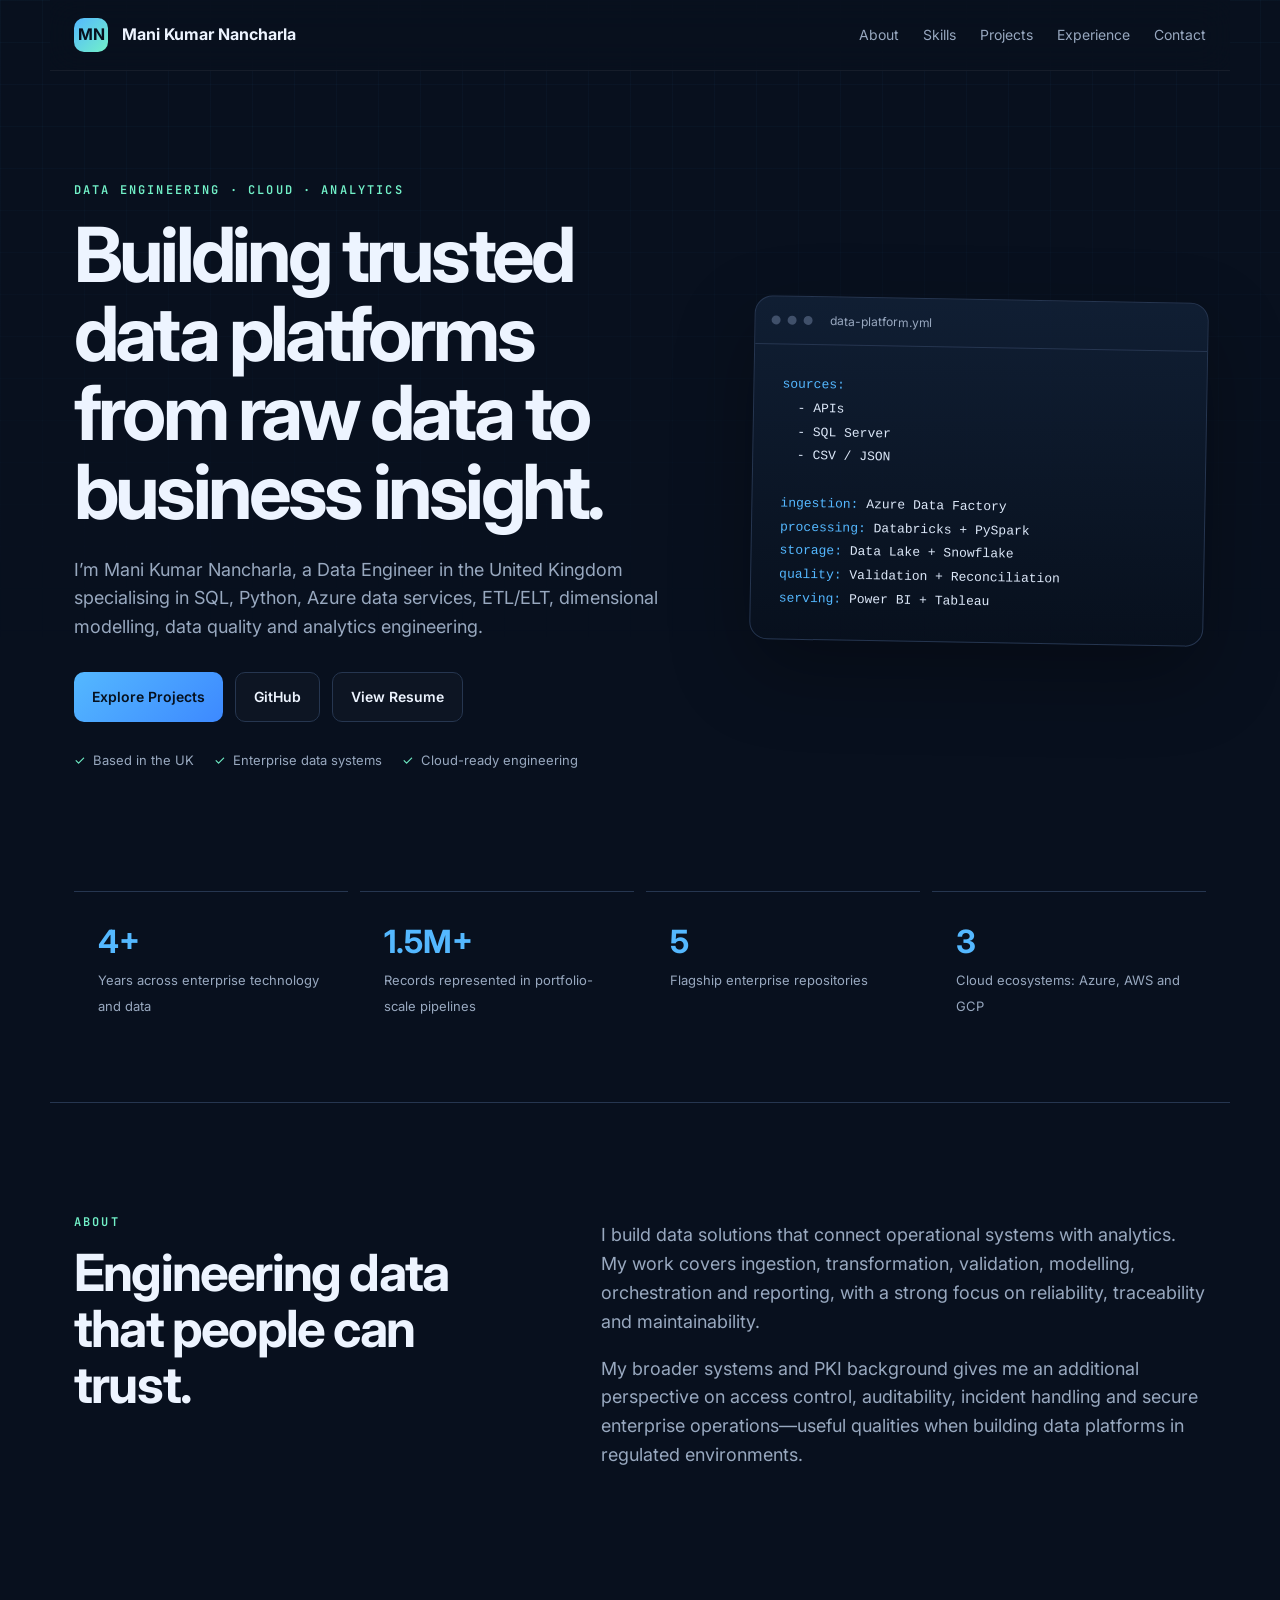
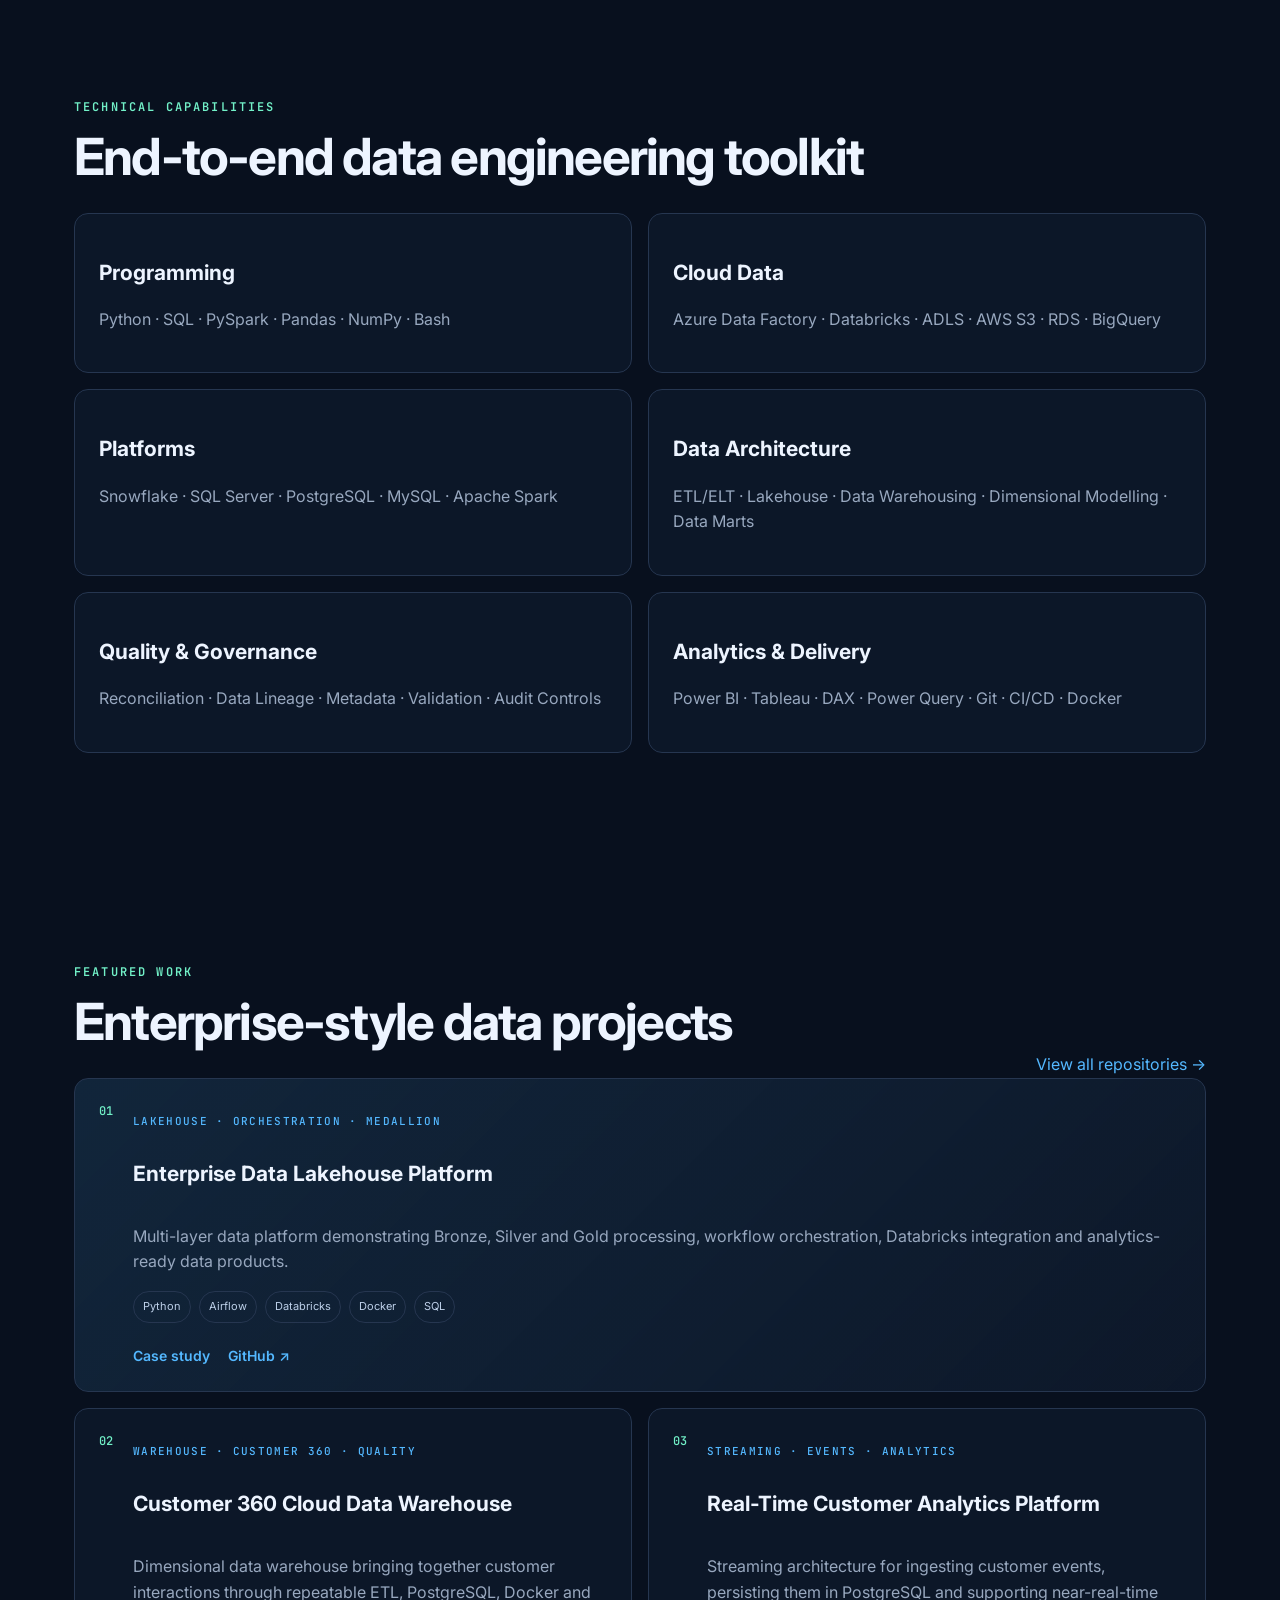
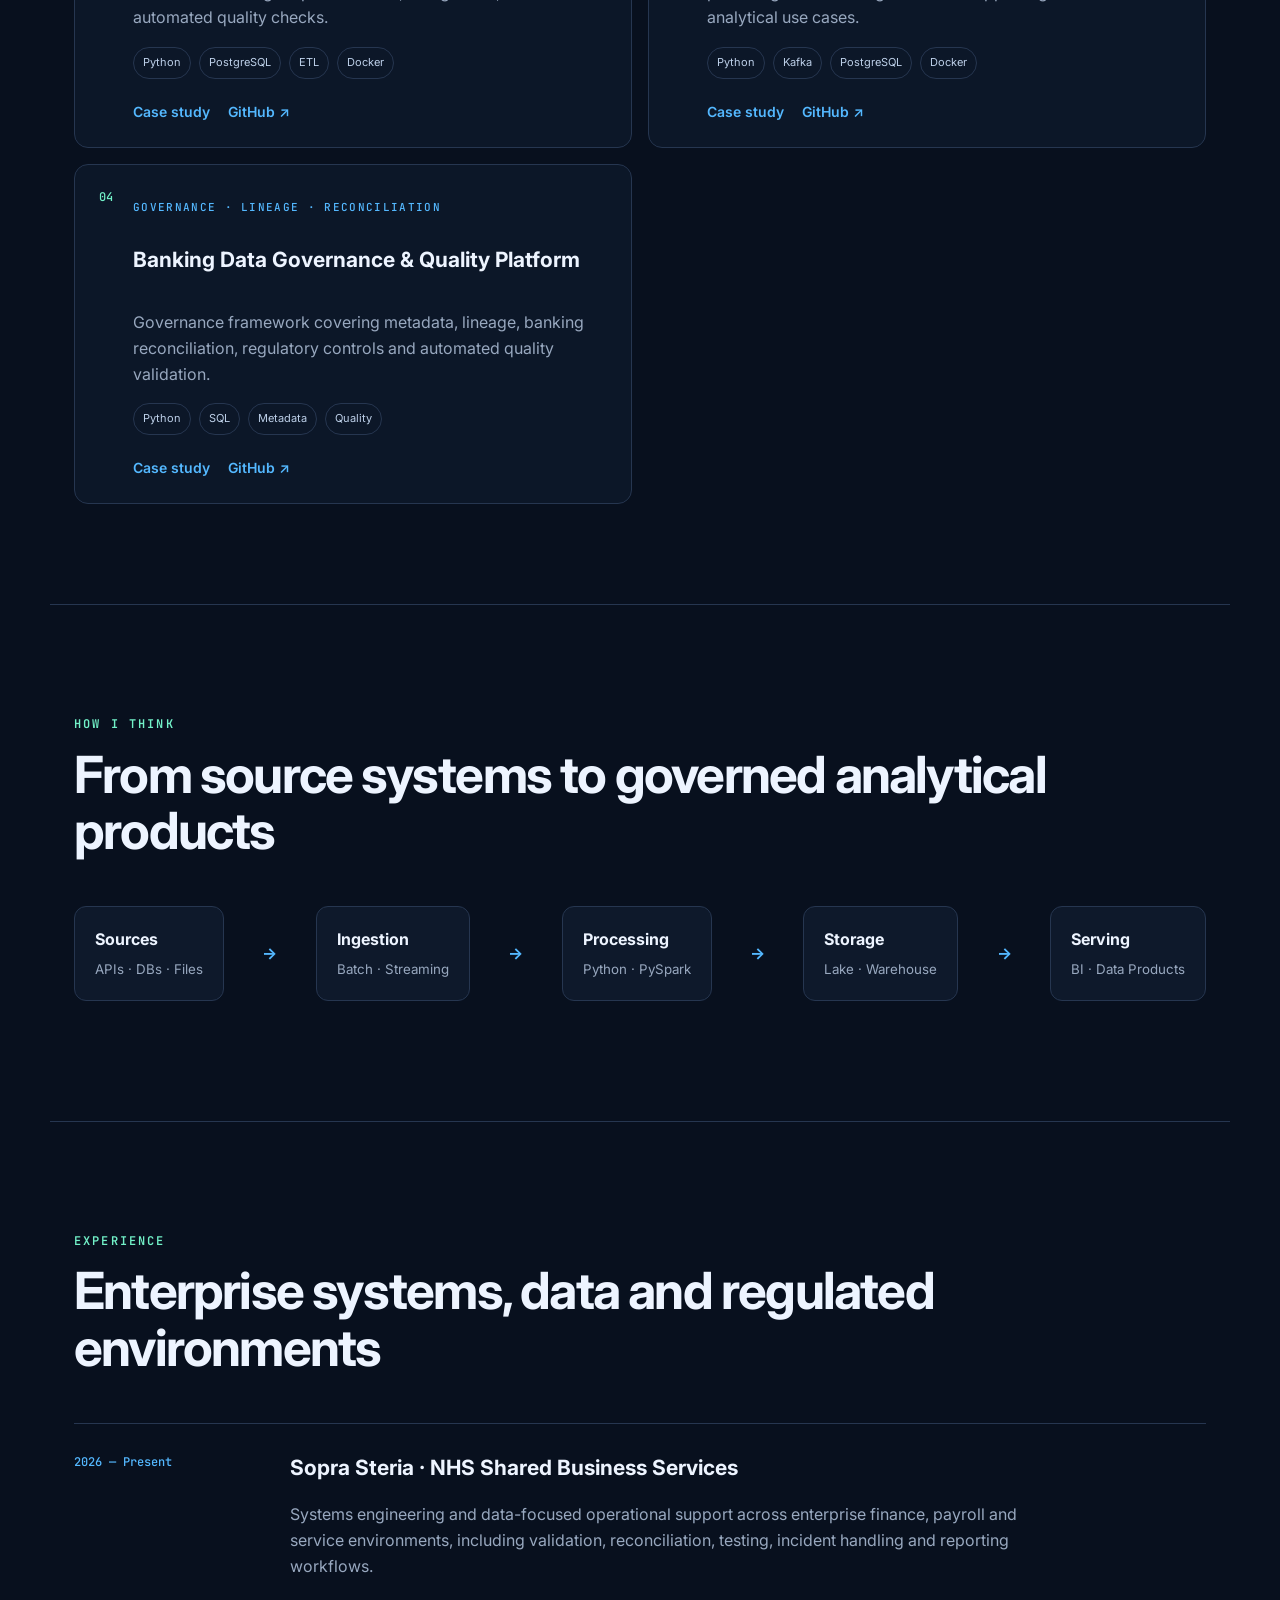
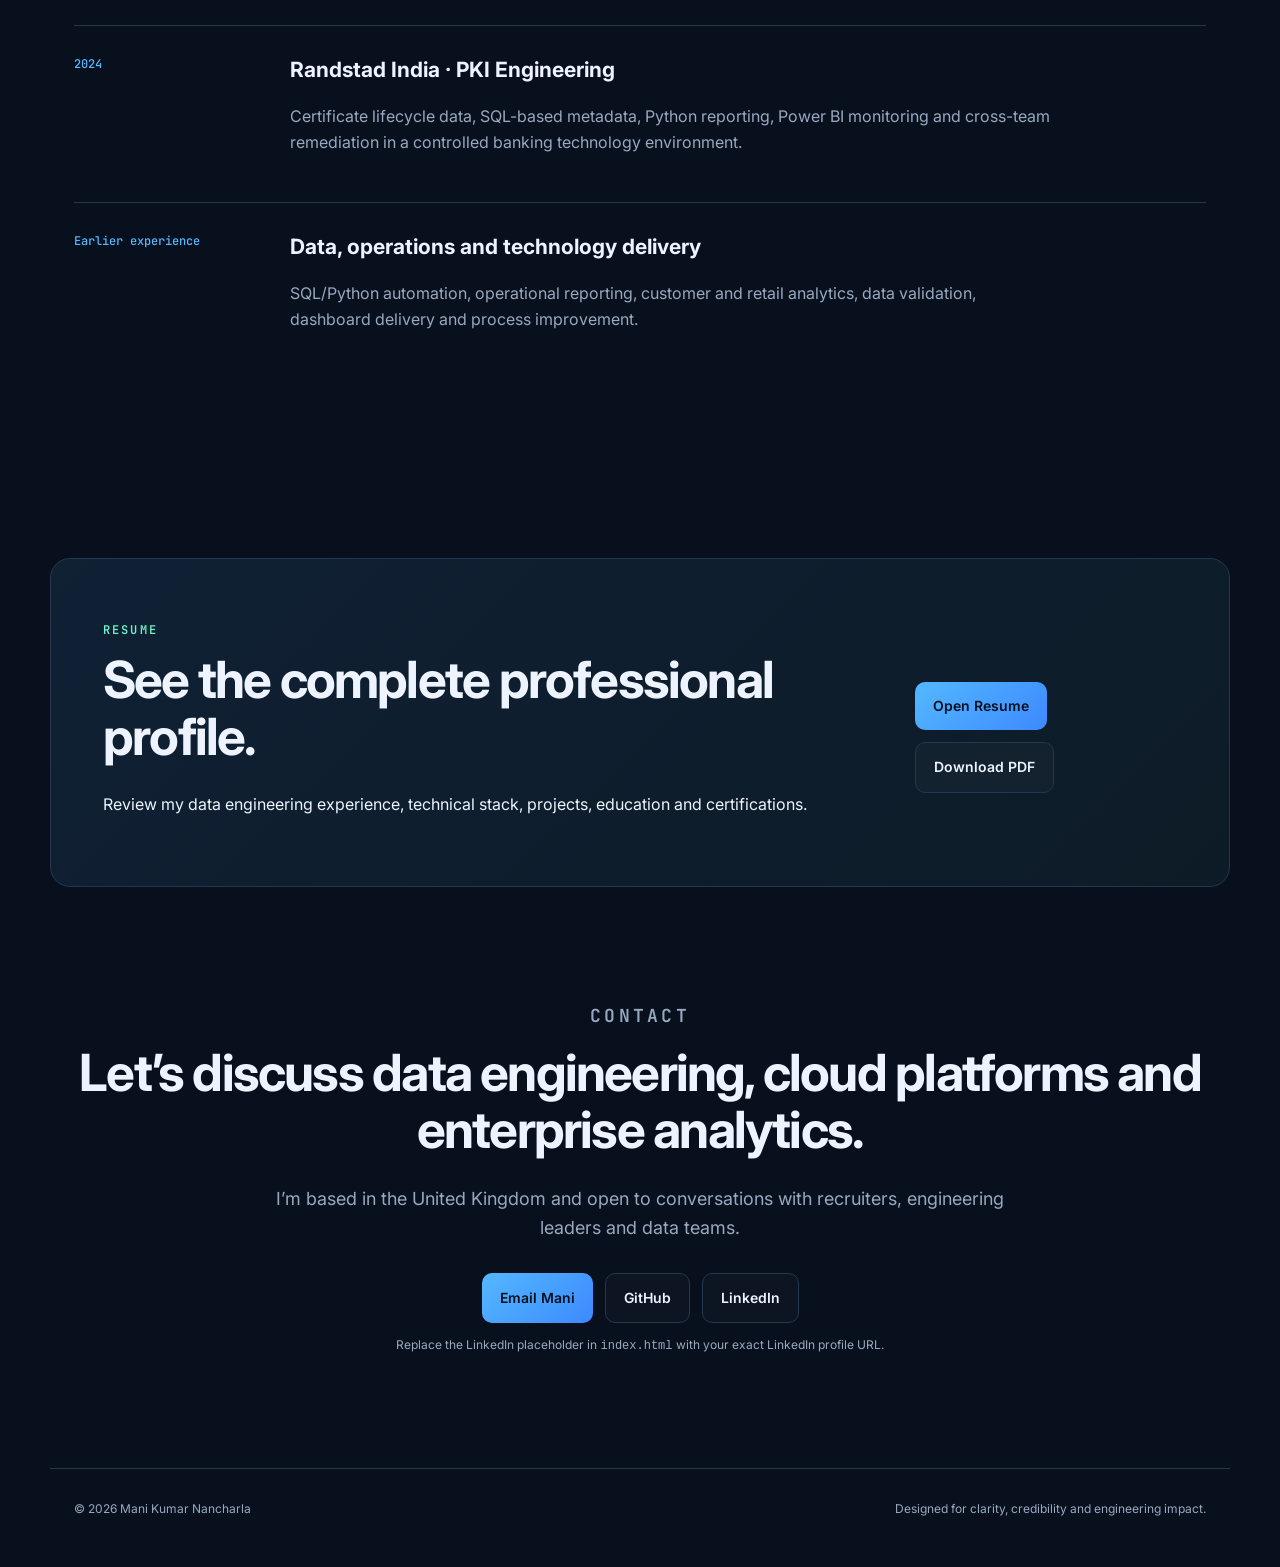
==== index.html @ c39ee2f1 "Launch data engineering portfolio" ====
<!DOCTYPE html>
<html lang="en">
<head>
  <meta charset="UTF-8" />
  <meta name="viewport" content="width=device-width, initial-scale=1.0" />
  <meta name="description" content="Mani Kumar Nancharla — Data Engineer building cloud data platforms, ETL pipelines, data warehouses and real-time analytics solutions." />
  <meta name="keywords" content="Data Engineer, SQL Developer, ETL Developer, Azure Data Engineer, PySpark, Databricks, Snowflake, Power BI" />
  <meta name="author" content="Mani Kumar Nancharla" />
  <meta property="og:title" content="Mani Kumar Nancharla | Data Engineering Portfolio" />
  <meta property="og:description" content="Enterprise data platforms, ETL pipelines, data warehousing, governance and real-time analytics." />
  <meta property="og:type" content="website" />
  <title>Mani Kumar Nancharla | Data Engineer</title>
  <link rel="preconnect" href="https://fonts.googleapis.com">
  <link rel="preconnect" href="https://fonts.gstatic.com" crossorigin>
  <link href="https://fonts.googleapis.com/css2?family=Inter:wght@400;500;600;700;800&family=JetBrains+Mono:wght@500&display=swap" rel="stylesheet">
  <link rel="stylesheet" href="assets/styles.css" />
</head>
<body>
  <div class="grid-bg"></div>
  <header class="site-header">
    <a class="brand" href="#top"><span>MN</span> Mani Kumar Nancharla</a>
    <button class="menu-button" aria-label="Open menu">☰</button>
    <nav>
      <a href="#about">About</a><a href="#skills">Skills</a><a href="#projects">Projects</a><a href="#experience">Experience</a><a href="#contact">Contact</a>
    </nav>
  </header>

  <main id="top">
    <section class="hero section">
      <div class="hero-copy">
        <p class="eyebrow">DATA ENGINEERING · CLOUD · ANALYTICS</p>
        <h1>Building trusted data platforms from raw data to business insight.</h1>
        <p class="hero-text">I’m Mani Kumar Nancharla, a Data Engineer in the United Kingdom specialising in SQL, Python, Azure data services, ETL/ELT, dimensional modelling, data quality and analytics engineering.</p>
        <div class="cta-row">
          <a class="button primary" href="#projects">Explore Projects</a>
          <a class="button" href="https://github.com/Mani5920" target="_blank" rel="noreferrer">GitHub</a>
          <a class="button" href="resume/Mani_Kumar_Nancharla_Data_Engineer_Resume.pdf" target="_blank">View Resume</a>
        </div>
        <div class="trust-row">
          <span>Based in the UK</span><span>Enterprise data systems</span><span>Cloud-ready engineering</span>
        </div>
      </div>
      <div class="pipeline-card" aria-label="Data pipeline diagram">
        <div class="terminal-head"><i></i><i></i><i></i><span>data-platform.yml</span></div>
        <pre><code><span class="muted">sources:</span>
  - APIs
  - SQL Server
  - CSV / JSON

<span class="muted">ingestion:</span> Azure Data Factory
<span class="muted">processing:</span> Databricks + PySpark
<span class="muted">storage:</span> Data Lake + Snowflake
<span class="muted">quality:</span> Validation + Reconciliation
<span class="muted">serving:</span> Power BI + Tableau</code></pre>
      </div>
    </section>

    <section class="metrics section compact">
      <article><strong>4+</strong><span>Years across enterprise technology and data</span></article>
      <article><strong>1.5M+</strong><span>Records represented in portfolio-scale pipelines</span></article>
      <article><strong>5</strong><span>Flagship enterprise repositories</span></article>
      <article><strong>3</strong><span>Cloud ecosystems: Azure, AWS and GCP</span></article>
    </section>

    <section id="about" class="section split-section">
      <div><p class="eyebrow">ABOUT</p><h2>Engineering data that people can trust.</h2></div>
      <div class="body-copy"><p>I build data solutions that connect operational systems with analytics. My work covers ingestion, transformation, validation, modelling, orchestration and reporting, with a strong focus on reliability, traceability and maintainability.</p><p>My broader systems and PKI background gives me an additional perspective on access control, auditability, incident handling and secure enterprise operations—useful qualities when building data platforms in regulated environments.</p></div>
    </section>

    <section id="skills" class="section">
      <p class="eyebrow">TECHNICAL CAPABILITIES</p><h2>End-to-end data engineering toolkit</h2>
      <div class="skill-grid">
        <article><h3>Programming</h3><p>Python · SQL · PySpark · Pandas · NumPy · Bash</p></article>
        <article><h3>Cloud Data</h3><p>Azure Data Factory · Databricks · ADLS · AWS S3 · RDS · BigQuery</p></article>
        <article><h3>Platforms</h3><p>Snowflake · SQL Server · PostgreSQL · MySQL · Apache Spark</p></article>
        <article><h3>Data Architecture</h3><p>ETL/ELT · Lakehouse · Data Warehousing · Dimensional Modelling · Data Marts</p></article>
        <article><h3>Quality & Governance</h3><p>Reconciliation · Data Lineage · Metadata · Validation · Audit Controls</p></article>
        <article><h3>Analytics & Delivery</h3><p>Power BI · Tableau · DAX · Power Query · Git · CI/CD · Docker</p></article>
      </div>
    </section>

    <section id="projects" class="section">
      <div class="section-heading"><div><p class="eyebrow">FEATURED WORK</p><h2>Enterprise-style data projects</h2></div><a href="https://github.com/Mani5920?tab=repositories" target="_blank" rel="noreferrer">View all repositories →</a></div>
      <div class="project-grid">
        <article class="project-card featured">
          <span class="project-number">01</span><div class="project-content"><p class="tagline">LAKEHOUSE · ORCHESTRATION · MEDALLION</p><h3>Enterprise Data Lakehouse Platform</h3><p>Multi-layer data platform demonstrating Bronze, Silver and Gold processing, workflow orchestration, Databricks integration and analytics-ready data products.</p><div class="tags"><span>Python</span><span>Airflow</span><span>Databricks</span><span>Docker</span><span>SQL</span></div><div class="links"><a href="projects/lakehouse.html">Case study</a><a href="https://github.com/Mani5920/Enterprise-Data-Lakehouse-Platform" target="_blank" rel="noreferrer">GitHub ↗</a></div></div>
        </article>
        <article class="project-card"><span class="project-number">02</span><div class="project-content"><p class="tagline">WAREHOUSE · CUSTOMER 360 · QUALITY</p><h3>Customer 360 Cloud Data Warehouse</h3><p>Dimensional data warehouse bringing together customer interactions through repeatable ETL, PostgreSQL, Docker and automated quality checks.</p><div class="tags"><span>Python</span><span>PostgreSQL</span><span>ETL</span><span>Docker</span></div><div class="links"><a href="projects/customer360.html">Case study</a><a href="https://github.com/Mani5920/Customer-360-cloud-data-warehouse" target="_blank" rel="noreferrer">GitHub ↗</a></div></div></article>
        <article class="project-card"><span class="project-number">03</span><div class="project-content"><p class="tagline">STREAMING · EVENTS · ANALYTICS</p><h3>Real-Time Customer Analytics Platform</h3><p>Streaming architecture for ingesting customer events, persisting them in PostgreSQL and supporting near-real-time analytical use cases.</p><div class="tags"><span>Python</span><span>Kafka</span><span>PostgreSQL</span><span>Docker</span></div><div class="links"><a href="projects/realtime.html">Case study</a><a href="https://github.com/Mani5920/Real-Time-Customer-Analytics-Platform" target="_blank" rel="noreferrer">GitHub ↗</a></div></div></article>
        <article class="project-card"><span class="project-number">04</span><div class="project-content"><p class="tagline">GOVERNANCE · LINEAGE · RECONCILIATION</p><h3>Banking Data Governance & Quality Platform</h3><p>Governance framework covering metadata, lineage, banking reconciliation, regulatory controls and automated quality validation.</p><div class="tags"><span>Python</span><span>SQL</span><span>Metadata</span><span>Quality</span></div><div class="links"><a href="projects/governance.html">Case study</a><a href="https://github.com/Mani5920/Enterprise-banking-data-governance-quality-platform" target="_blank" rel="noreferrer">GitHub ↗</a></div></div></article>
      </div>
    </section>

    <section class="section architecture">
      <p class="eyebrow">HOW I THINK</p><h2>From source systems to governed analytical products</h2>
      <div class="flow"><div>Sources<small>APIs · DBs · Files</small></div><b>→</b><div>Ingestion<small>Batch · Streaming</small></div><b>→</b><div>Processing<small>Python · PySpark</small></div><b>→</b><div>Storage<small>Lake · Warehouse</small></div><b>→</b><div>Serving<small>BI · Data Products</small></div></div>
    </section>

    <section id="experience" class="section">
      <p class="eyebrow">EXPERIENCE</p><h2>Enterprise systems, data and regulated environments</h2>
      <div class="timeline">
        <article><time>2026 — Present</time><div><h3>Sopra Steria · NHS Shared Business Services</h3><p>Systems engineering and data-focused operational support across enterprise finance, payroll and service environments, including validation, reconciliation, testing, incident handling and reporting workflows.</p></div></article>
        <article><time>2024</time><div><h3>Randstad India · PKI Engineering</h3><p>Certificate lifecycle data, SQL-based metadata, Python reporting, Power BI monitoring and cross-team remediation in a controlled banking technology environment.</p></div></article>
        <article><time>Earlier experience</time><div><h3>Data, operations and technology delivery</h3><p>SQL/Python automation, operational reporting, customer and retail analytics, data validation, dashboard delivery and process improvement.</p></div></article>
      </div>
    </section>

    <section class="section resume-panel"><div><p class="eyebrow">RESUME</p><h2>See the complete professional profile.</h2><p>Review my data engineering experience, technical stack, projects, education and certifications.</p></div><div class="cta-row"><a class="button primary" href="resume/Mani_Kumar_Nancharla_Data_Engineer_Resume.pdf" target="_blank">Open Resume</a><a class="button" href="resume/Mani_Kumar_Nancharla_Data_Engineer_Resume.pdf" download>Download PDF</a></div></section>

    <section id="contact" class="section contact-section">
      <p class="eyebrow">CONTACT</p><h2>Let’s discuss data engineering, cloud platforms and enterprise analytics.</h2>
      <p>I’m based in the United Kingdom and open to conversations with recruiters, engineering leaders and data teams.</p>
      <div class="cta-row"><a class="button primary" href="mailto:nmanikumar5920@gmail.com">Email Mani</a><a class="button" href="https://github.com/Mani5920" target="_blank" rel="noreferrer">GitHub</a><a class="button" href="https://www.linkedin.com/in/" target="_blank" rel="noreferrer">LinkedIn</a></div>
      <p class="note">Replace the LinkedIn placeholder in <code>index.html</code> with your exact LinkedIn profile URL.</p>
    </section>
  </main>

  <footer><span>© 2026 Mani Kumar Nancharla</span><span>Designed for clarity, credibility and engineering impact.</span></footer>
  <script src="assets/script.js"></script>
</body>
</html>
---- assets/styles.css ----
:root{--bg:#08101e;--panel:#0e192b;--panel2:#111f35;--text:#edf4ff;--muted:#98a8bf;--line:#263650;--accent:#54b8ff;--accent2:#72f1c8;--max:1180px}*{box-sizing:border-box}html{scroll-behavior:smooth}body{margin:0;background:var(--bg);color:var(--text);font-family:Inter,system-ui,sans-serif;line-height:1.6}.grid-bg{position:fixed;inset:0;pointer-events:none;background-image:linear-gradient(rgba(84,184,255,.035) 1px,transparent 1px),linear-gradient(90deg,rgba(84,184,255,.035) 1px,transparent 1px);background-size:42px 42px;mask-image:linear-gradient(to bottom,black,transparent 75%)}a{color:inherit;text-decoration:none}.site-header{position:sticky;top:0;z-index:20;display:flex;align-items:center;justify-content:space-between;max-width:var(--max);margin:auto;padding:18px 24px;background:rgba(8,16,30,.88);backdrop-filter:blur(16px);border-bottom:1px solid rgba(255,255,255,.06)}.brand{font-weight:700}.brand span{display:inline-grid;place-items:center;width:34px;height:34px;border-radius:10px;background:linear-gradient(135deg,var(--accent),var(--accent2));color:#07111e;margin-right:10px}.site-header nav{display:flex;gap:24px;color:var(--muted);font-size:14px}.site-header nav a:hover{color:white}.menu-button{display:none;background:none;border:0;color:white;font-size:24px}.section{position:relative;max-width:var(--max);margin:auto;padding:100px 24px}.compact{padding-top:20px;padding-bottom:60px}.hero{min-height:78vh;display:grid;grid-template-columns:1.15fr .85fr;align-items:center;gap:64px}.eyebrow{font:600 12px/1.2 'JetBrains Mono',monospace;letter-spacing:.18em;color:var(--accent2)}h1{font-size:clamp(44px,6vw,76px);line-height:1.04;letter-spacing:-.05em;margin:18px 0 24px}h2{font-size:clamp(32px,4vw,52px);line-height:1.1;letter-spacing:-.035em;margin:14px 0 28px}h3{font-size:21px;line-height:1.3}.hero-text,.body-copy,.contact-section>p{font-size:18px;color:var(--muted);max-width:730px}.cta-row{display:flex;flex-wrap:wrap;gap:12px;margin-top:30px}.button{display:inline-flex;align-items:center;justify-content:center;padding:13px 18px;border:1px solid var(--line);border-radius:10px;background:rgba(255,255,255,.025);font-weight:600;font-size:14px}.button:hover{transform:translateY(-2px);border-color:var(--accent)}.primary{background:linear-gradient(135deg,var(--accent),#3d89ff);color:#06111f;border:0}.trust-row{display:flex;gap:20px;flex-wrap:wrap;margin-top:28px;color:var(--muted);font-size:13px}.trust-row span:before{content:'✓';color:var(--accent2);margin-right:7px}.pipeline-card{border:1px solid var(--line);background:linear-gradient(180deg,rgba(17,31,53,.94),rgba(8,16,30,.94));border-radius:18px;box-shadow:0 30px 80px rgba(0,0,0,.3);overflow:hidden;transform:rotate(1deg)}.terminal-head{height:48px;border-bottom:1px solid var(--line);display:flex;align-items:center;gap:7px;padding:0 16px;color:var(--muted);font-size:12px}.terminal-head i{width:9px;height:9px;border-radius:50%;background:#40506a}.terminal-head span{margin-left:10px}.pipeline-card pre{padding:28px;margin:0;overflow:auto;font:500 13px/1.75 'JetBrains Mono',monospace;color:#dce8f8}.muted{color:var(--accent)}.metrics{display:grid;grid-template-columns:repeat(4,1fr);gap:12px}.metrics article{padding:24px;border-top:1px solid var(--line)}.metrics strong{font-size:32px;display:block;color:var(--accent)}.metrics span{font-size:13px;color:var(--muted)}.split-section{display:grid;grid-template-columns:.85fr 1.15fr;gap:80px;border-top:1px solid var(--line)}.skill-grid,.project-grid{display:grid;grid-template-columns:repeat(2,1fr);gap:16px}.skill-grid article,.project-card{background:rgba(14,25,43,.8);border:1px solid var(--line);border-radius:14px;padding:24px}.skill-grid p,.project-card p{color:var(--muted)}.section-heading{display:flex;justify-content:space-between;align-items:end;gap:20px}.section-heading>a{color:var(--accent)}.project-card{display:flex;gap:20px;min-height:320px}.project-card.featured{grid-column:span 2;min-height:300px;background:linear-gradient(135deg,rgba(84,184,255,.13),rgba(14,25,43,.9))}.project-number{font:500 12px 'JetBrains Mono';color:var(--accent2)}.project-content{display:flex;flex-direction:column}.tagline{font:500 11px 'JetBrains Mono';letter-spacing:.12em;color:var(--accent)!important}.tags{display:flex;flex-wrap:wrap;gap:8px;margin-top:auto}.tags span{padding:6px 9px;border:1px solid var(--line);border-radius:999px;color:#bdd0e9;font-size:11px}.links{display:flex;gap:18px;margin-top:22px;font-weight:600;font-size:14px}.links a{color:var(--accent)}.architecture{border-top:1px solid var(--line);border-bottom:1px solid var(--line)}.flow{display:flex;align-items:center;justify-content:space-between;gap:12px;overflow:auto;padding:20px 0}.flow div{min-width:150px;padding:20px;border:1px solid var(--line);border-radius:12px;background:var(--panel);font-weight:700}.flow small{display:block;margin-top:6px;color:var(--muted);font-weight:400}.flow b{color:var(--accent)}.timeline{margin-top:48px}.timeline article{display:grid;grid-template-columns:180px 1fr;gap:36px;padding:30px 0;border-top:1px solid var(--line)}.timeline time{color:var(--accent);font:500 12px 'JetBrains Mono'}.timeline h3{margin-top:0}.timeline p{color:var(--muted);max-width:760px}.resume-panel{display:flex;align-items:center;justify-content:space-between;gap:40px;background:linear-gradient(135deg,rgba(84,184,255,.1),rgba(114,241,200,.05));border:1px solid var(--line);border-radius:20px;padding:52px;margin-top:80px}.contact-section{text-align:center}.contact-section>*{margin-left:auto;margin-right:auto}.contact-section .cta-row{justify-content:center}.note{font-size:12px!important}footer{max-width:var(--max);margin:auto;padding:30px 24px 50px;border-top:1px solid var(--line);display:flex;justify-content:space-between;color:var(--muted);font-size:12px}@media(max-width:800px){.site-header nav{display:none;position:absolute;top:70px;left:16px;right:16px;flex-direction:column;padding:20px;background:var(--panel);border:1px solid var(--line);border-radius:12px}.site-header nav.open{display:flex}.menu-button{display:block}.hero,.split-section{grid-template-columns:1fr}.hero{padding-top:70px}.metrics{grid-template-columns:repeat(2,1fr)}.skill-grid,.project-grid{grid-template-columns:1fr}.project-card.featured{grid-column:auto}.section{padding-top:72px;padding-bottom:72px}.flow{justify-content:flex-start}.timeline article{grid-template-columns:1fr;gap:4px}.resume-panel{margin:40px 16px 0;flex-direction:column;align-items:flex-start}.section-heading,footer{align-items:flex-start;flex-direction:column}.pipeline-card{transform:none}}
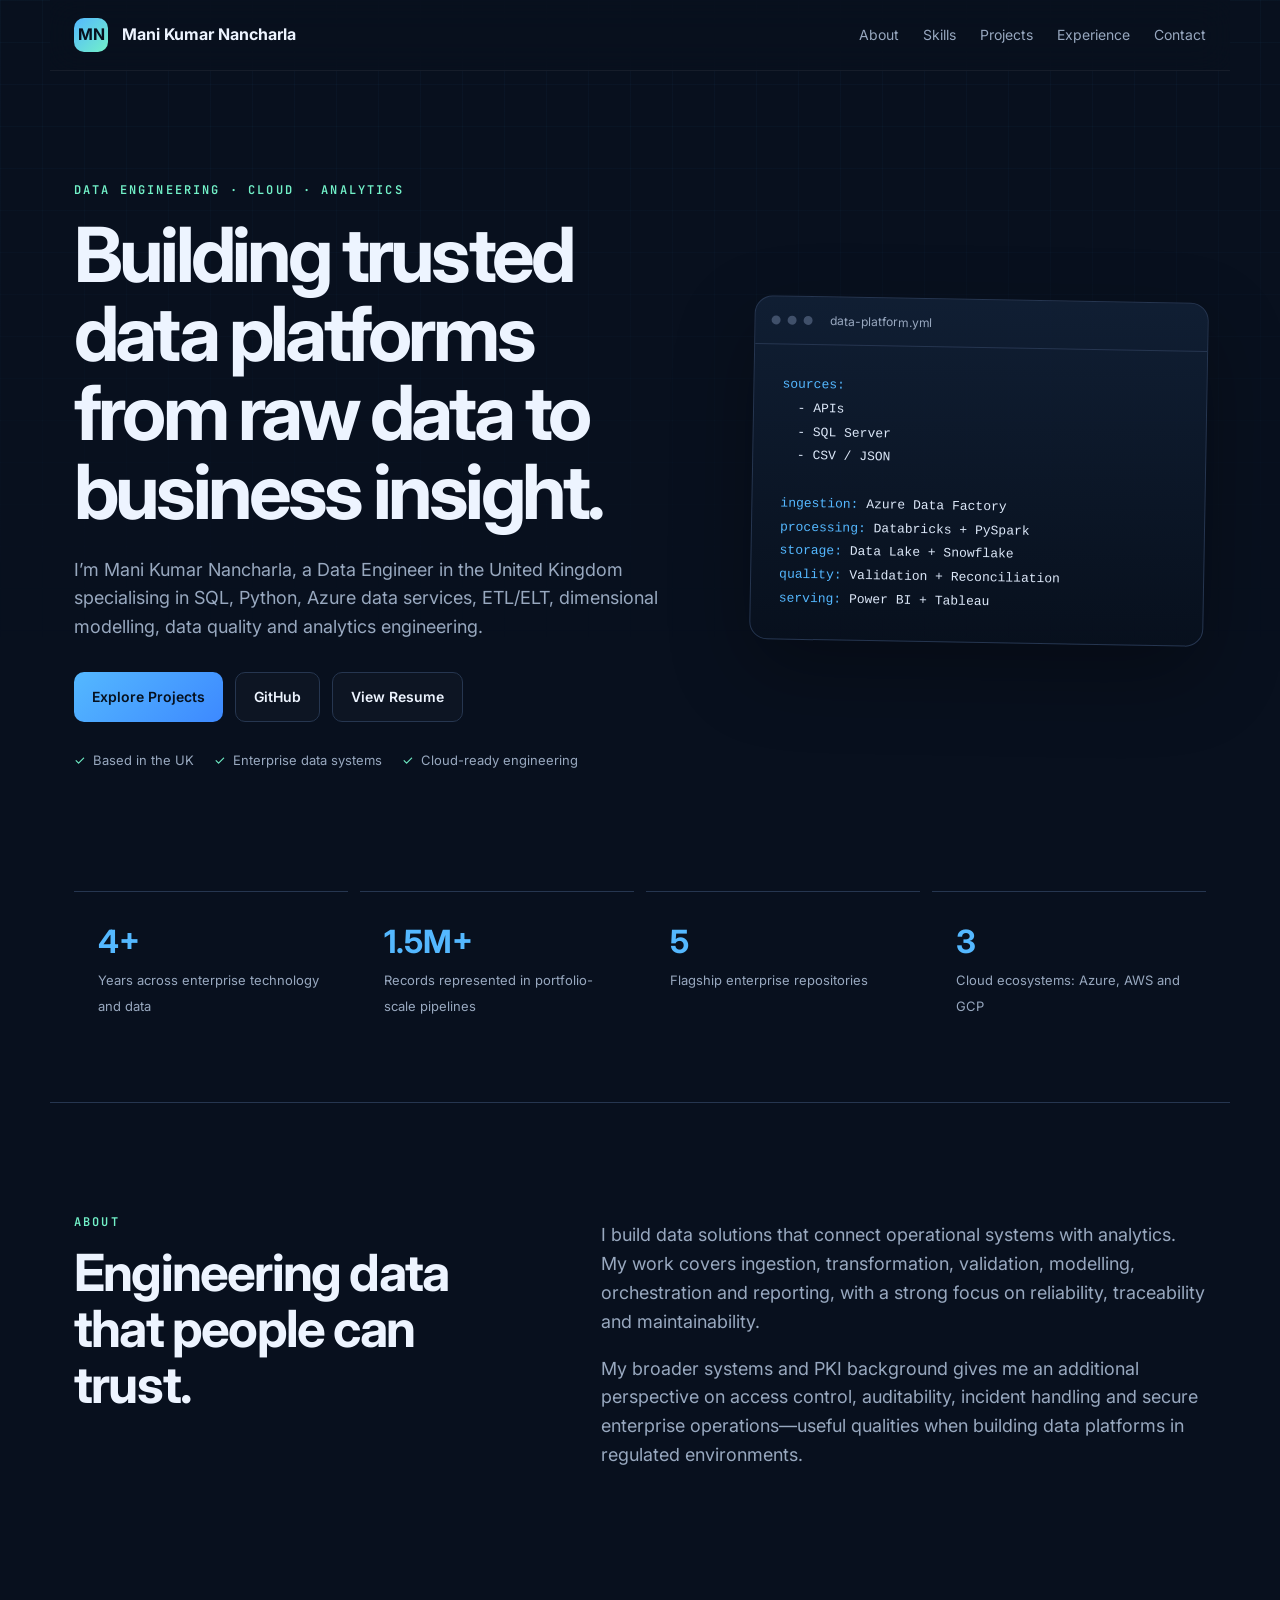
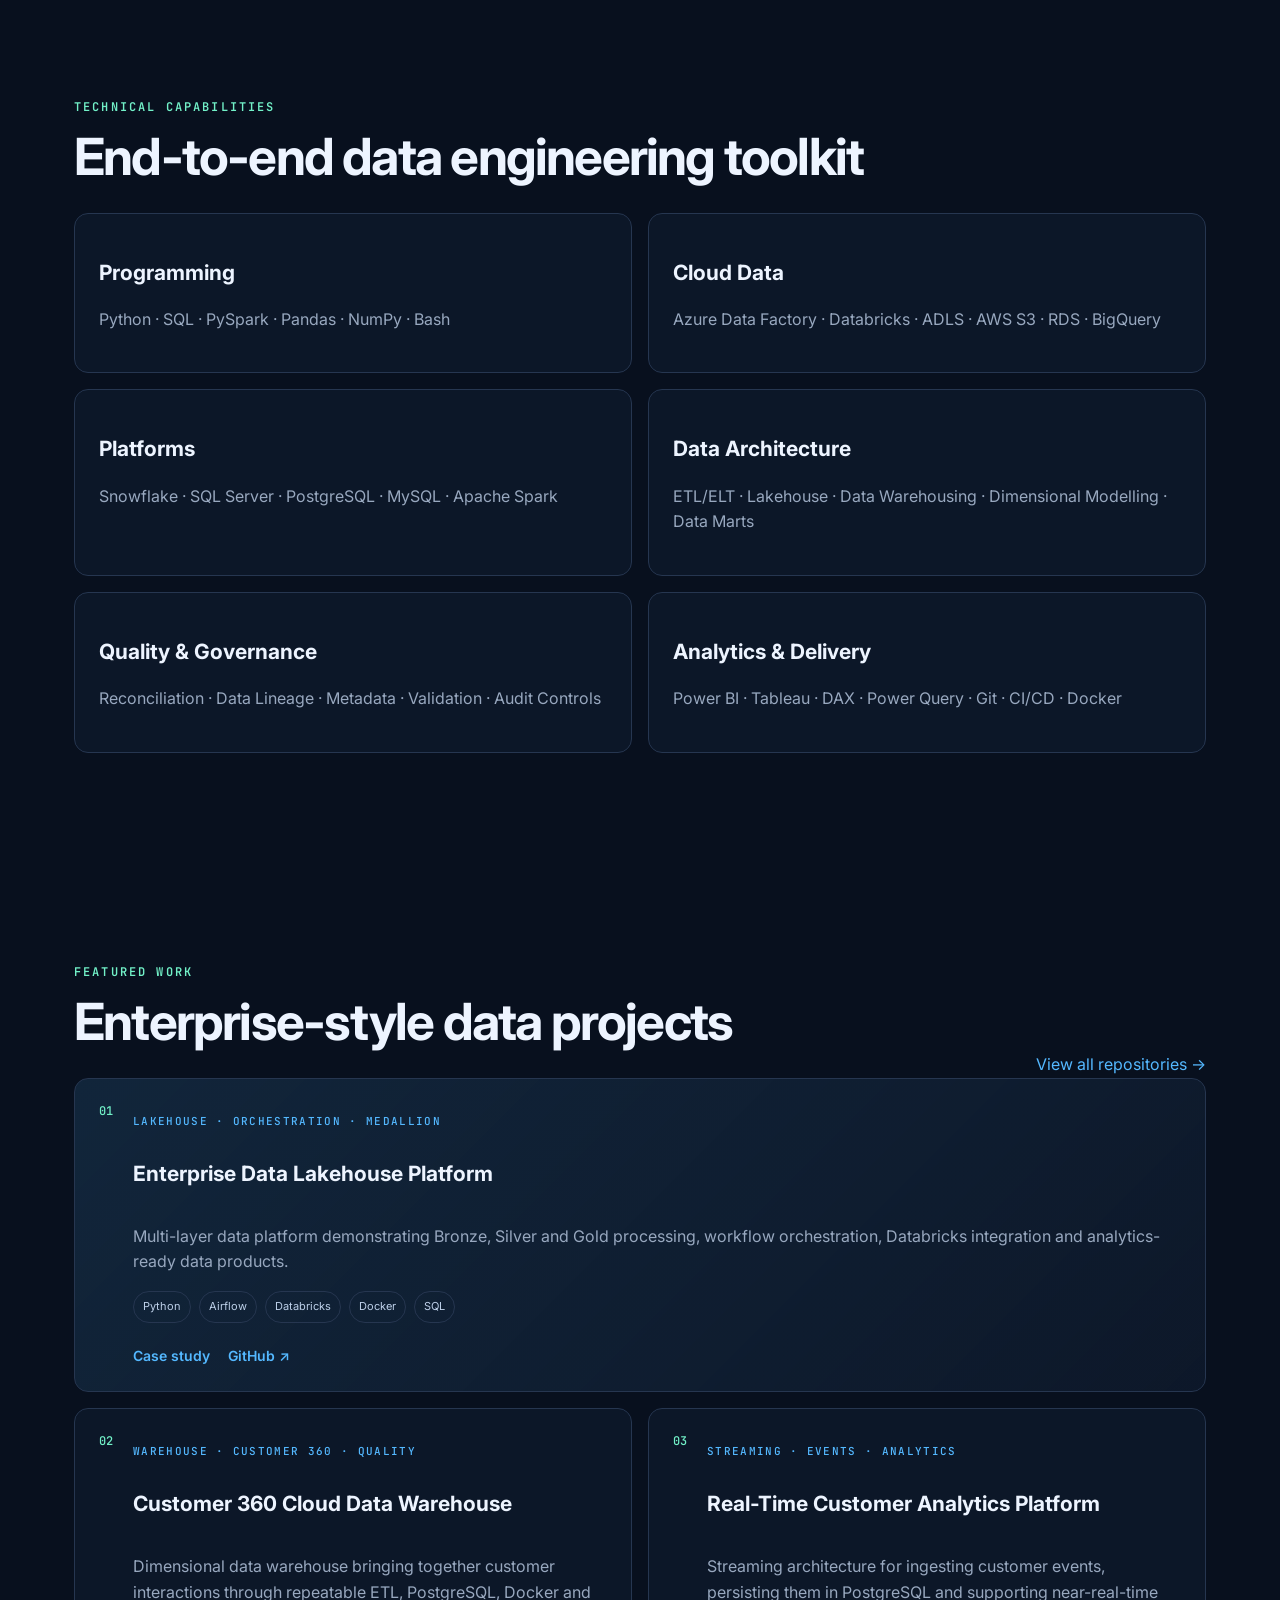
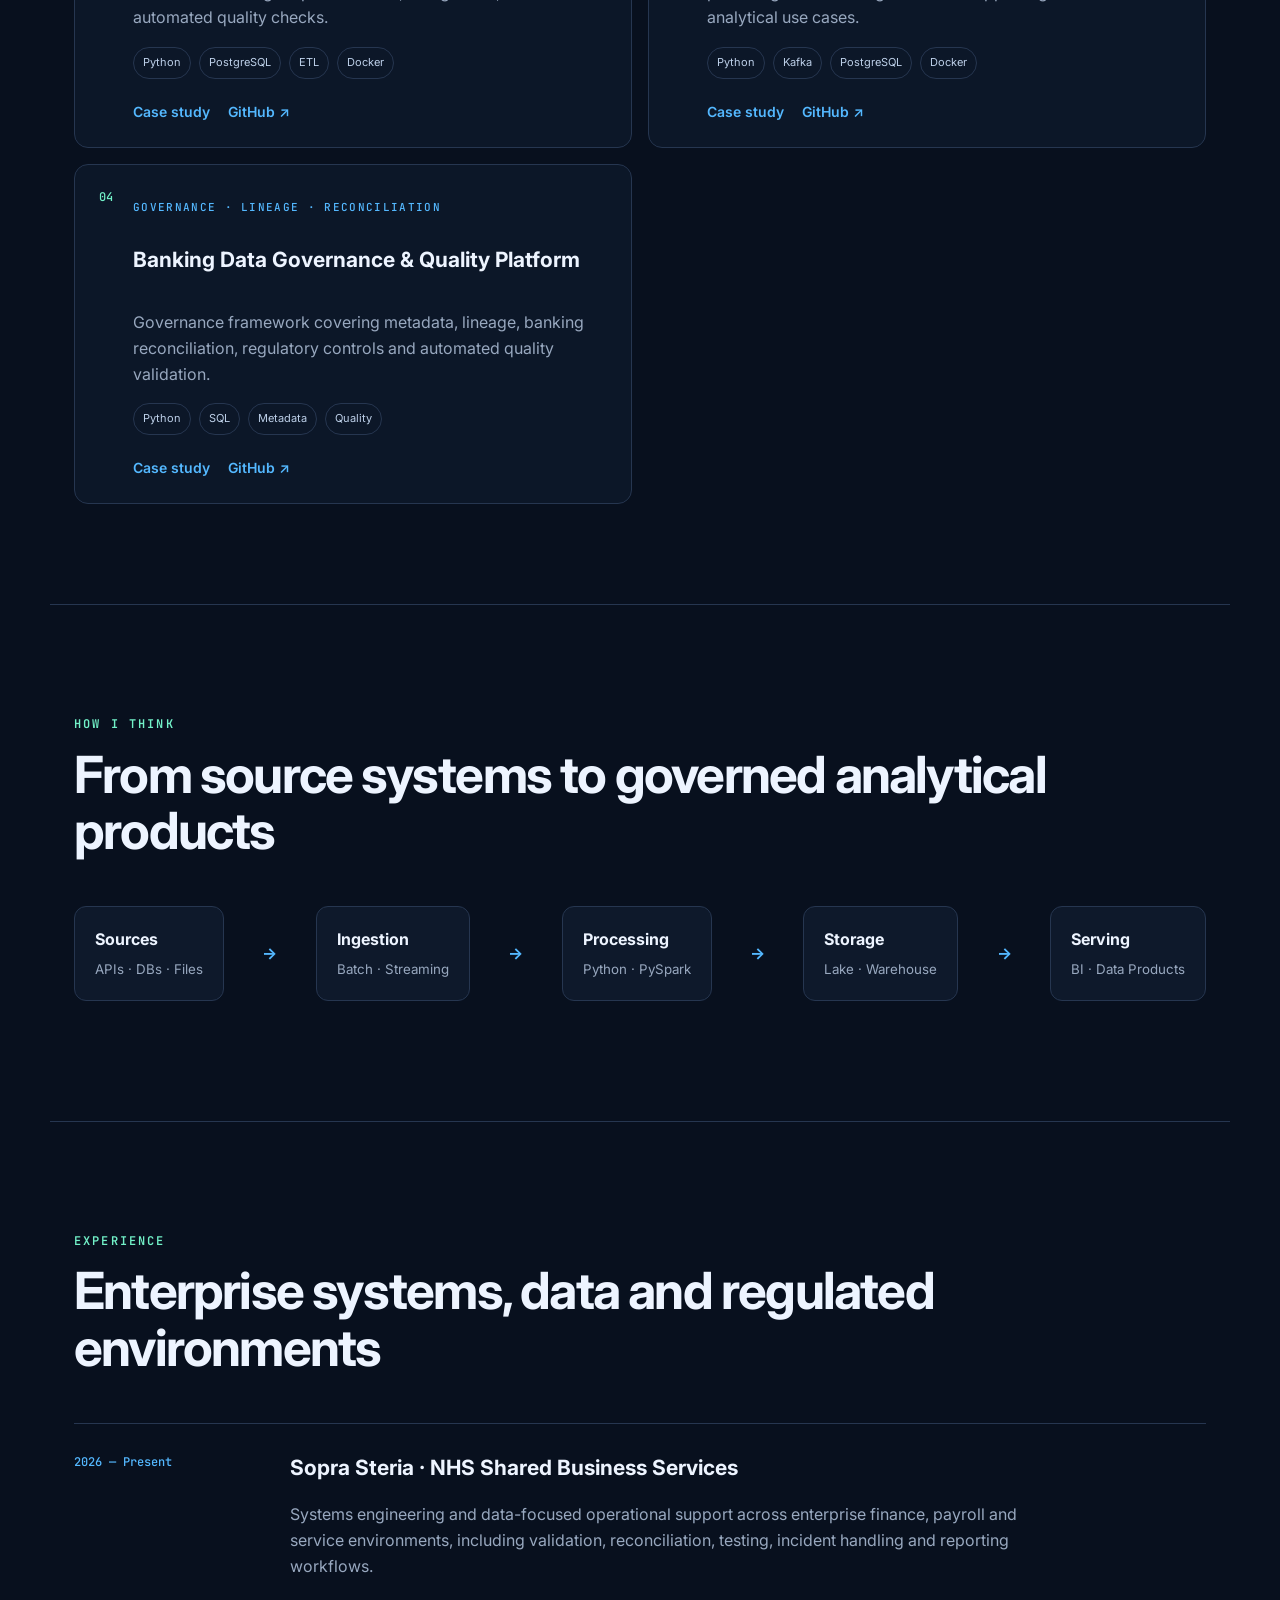
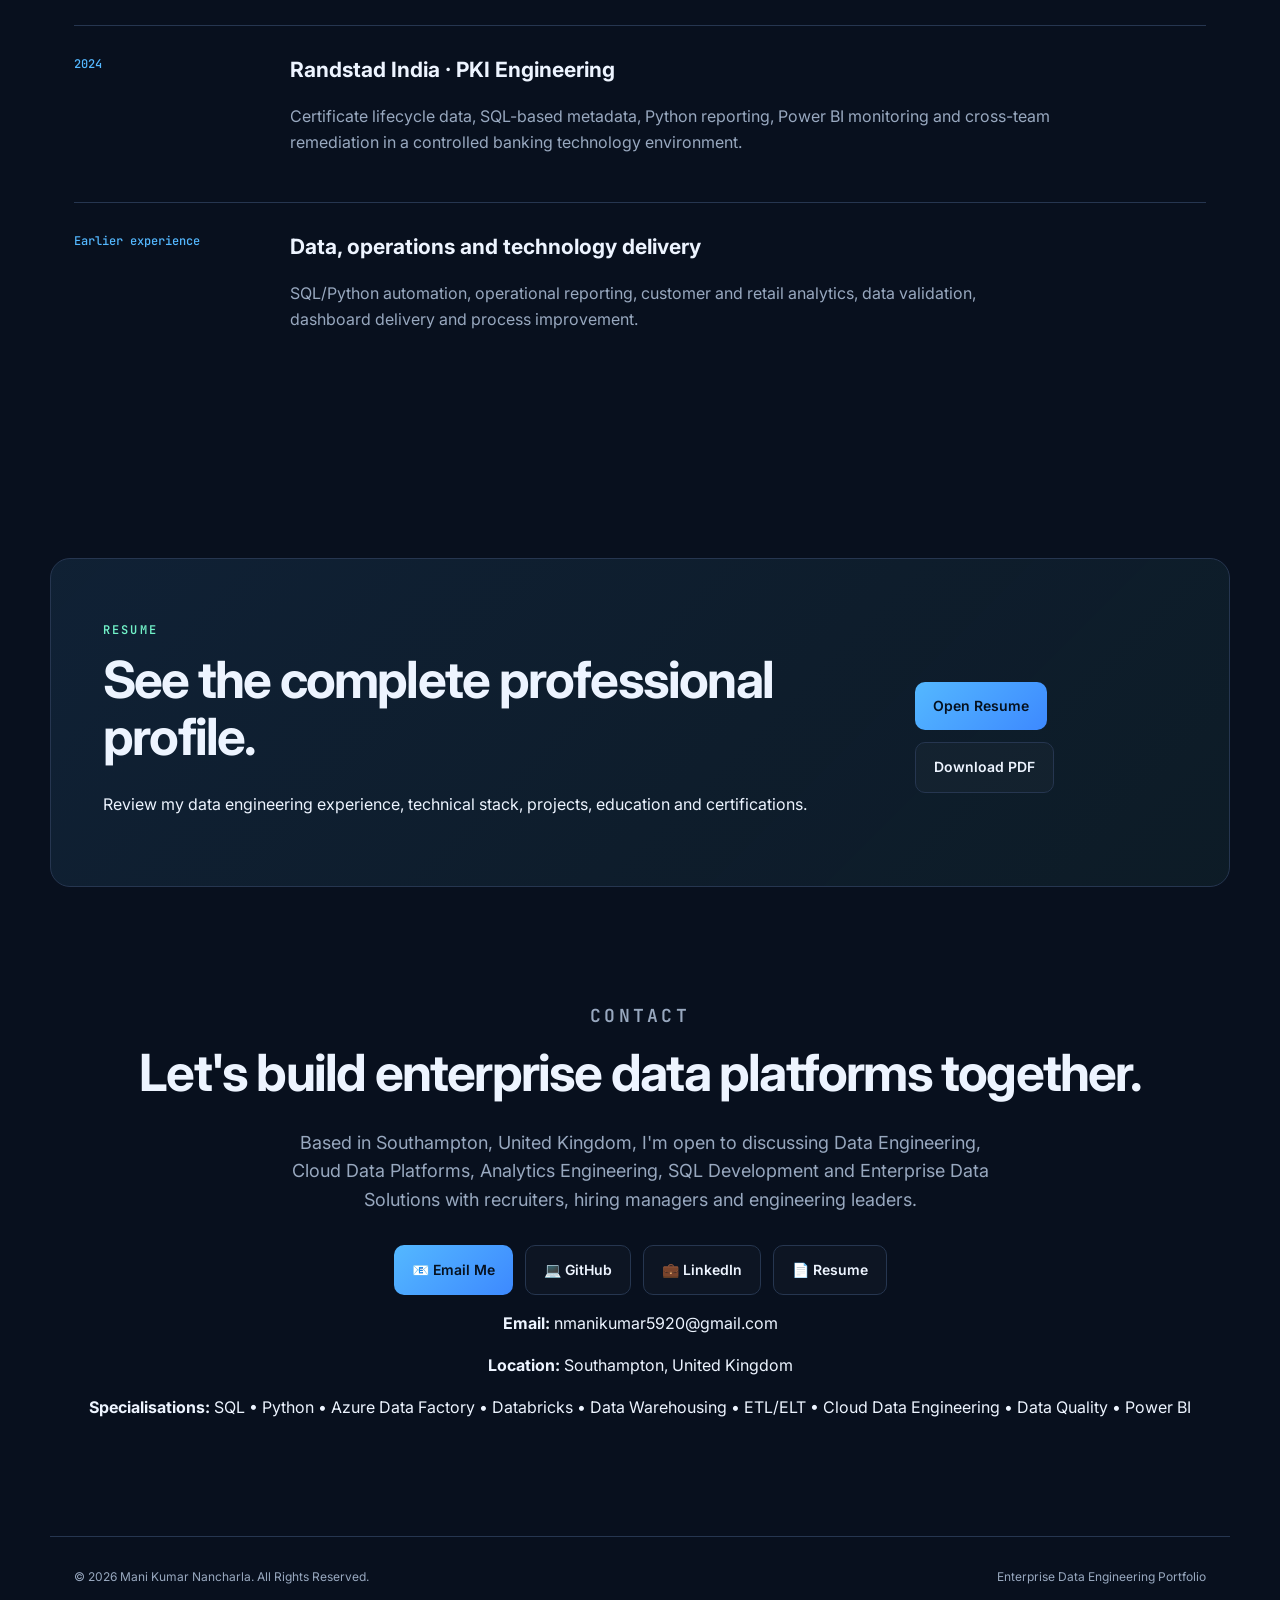
==== commit 9acffcee: "Updated contact section" ====
--- a/index.html
+++ b/index.html
@@ -108,14 +108,71 @@
     <section class="section resume-panel"><div><p class="eyebrow">RESUME</p><h2>See the complete professional profile.</h2><p>Review my data engineering experience, technical stack, projects, education and certifications.</p></div><div class="cta-row"><a class="button primary" href="resume/Mani_Kumar_Nancharla_Data_Engineer_Resume.pdf" target="_blank">Open Resume</a><a class="button" href="resume/Mani_Kumar_Nancharla_Data_Engineer_Resume.pdf" download>Download PDF</a></div></section>
 
     <section id="contact" class="section contact-section">
-      <p class="eyebrow">CONTACT</p><h2>Let’s discuss data engineering, cloud platforms and enterprise analytics.</h2>
-      <p>I’m based in the United Kingdom and open to conversations with recruiters, engineering leaders and data teams.</p>
-      <div class="cta-row"><a class="button primary" href="mailto:nmanikumar5920@gmail.com">Email Mani</a><a class="button" href="https://github.com/Mani5920" target="_blank" rel="noreferrer">GitHub</a><a class="button" href="https://www.linkedin.com/in/" target="_blank" rel="noreferrer">LinkedIn</a></div>
-      <p class="note">Replace the LinkedIn placeholder in <code>index.html</code> with your exact LinkedIn profile URL.</p>
-    </section>
+
+  <p class="eyebrow">CONTACT</p>
+
+  <h2>Let's build enterprise data platforms together.</h2>
+
+  <p>
+    Based in Southampton, United Kingdom, I'm open to discussing
+    Data Engineering, Cloud Data Platforms, Analytics Engineering,
+    SQL Development and Enterprise Data Solutions with recruiters,
+    hiring managers and engineering leaders.
+  </p>
+
+  <div class="cta-row">
+
+    <a class="button primary"
+       href="mailto:nmanikumar5920@gmail.com">
+       📧 Email Me
+    </a>
+
+    <a class="button"
+       href="https://github.com/Mani5920"
+       target="_blank"
+       rel="noreferrer">
+       💻 GitHub
+    </a>
+
+    <a class="button"
+       href="https://www.linkedin.com/in/nancharla"
+       target="_blank"
+       rel="noreferrer">
+       💼 LinkedIn
+    </a>
+
+    <a class="button"
+       href="resume/Mani_Kumar_Nancharla_Data_Engineer_Resume.pdf"
+       target="_blank">
+       📄 Resume
+    </a>
+
+  </div>
+
+  <div class="contact-details">
+
+    <p><strong>Email:</strong> nmanikumar5920@gmail.com</p>
+
+    <p><strong>Location:</strong> Southampton, United Kingdom</p>
+
+    <p><strong>Specialisations:</strong> SQL • Python • Azure Data Factory • Databricks • Data Warehousing • ETL/ELT • Cloud Data Engineering • Data Quality • Power BI</p>
+
+  </div>
+
+</section>
   </main>
 
-  <footer><span>© 2026 Mani Kumar Nancharla</span><span>Designed for clarity, credibility and engineering impact.</span></footer>
+  <footer>
+
+<span>
+© 2026 Mani Kumar Nancharla. All Rights Reserved.
+</span>
+
+<span>
+Enterprise Data Engineering Portfolio
+</span>
+
+</footer>
   <script src="assets/script.js"></script>
 </body>
 </html>
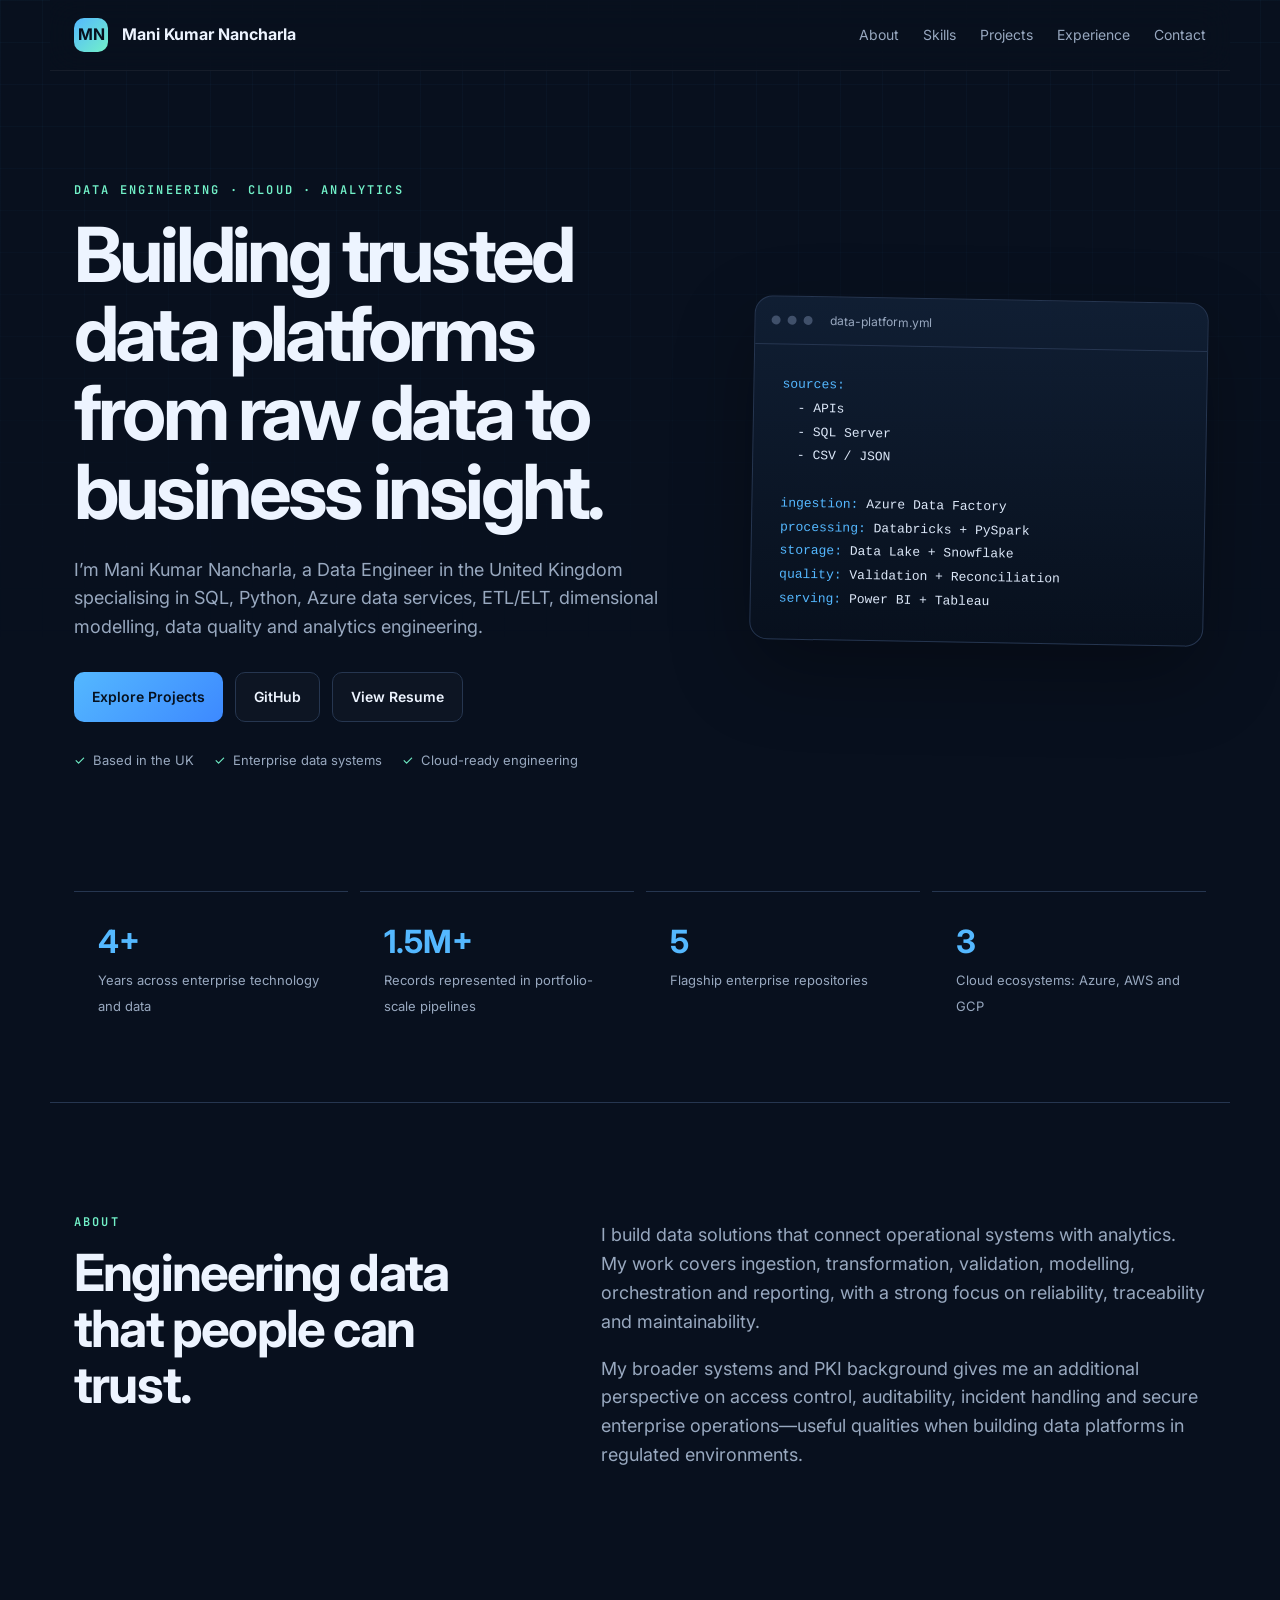
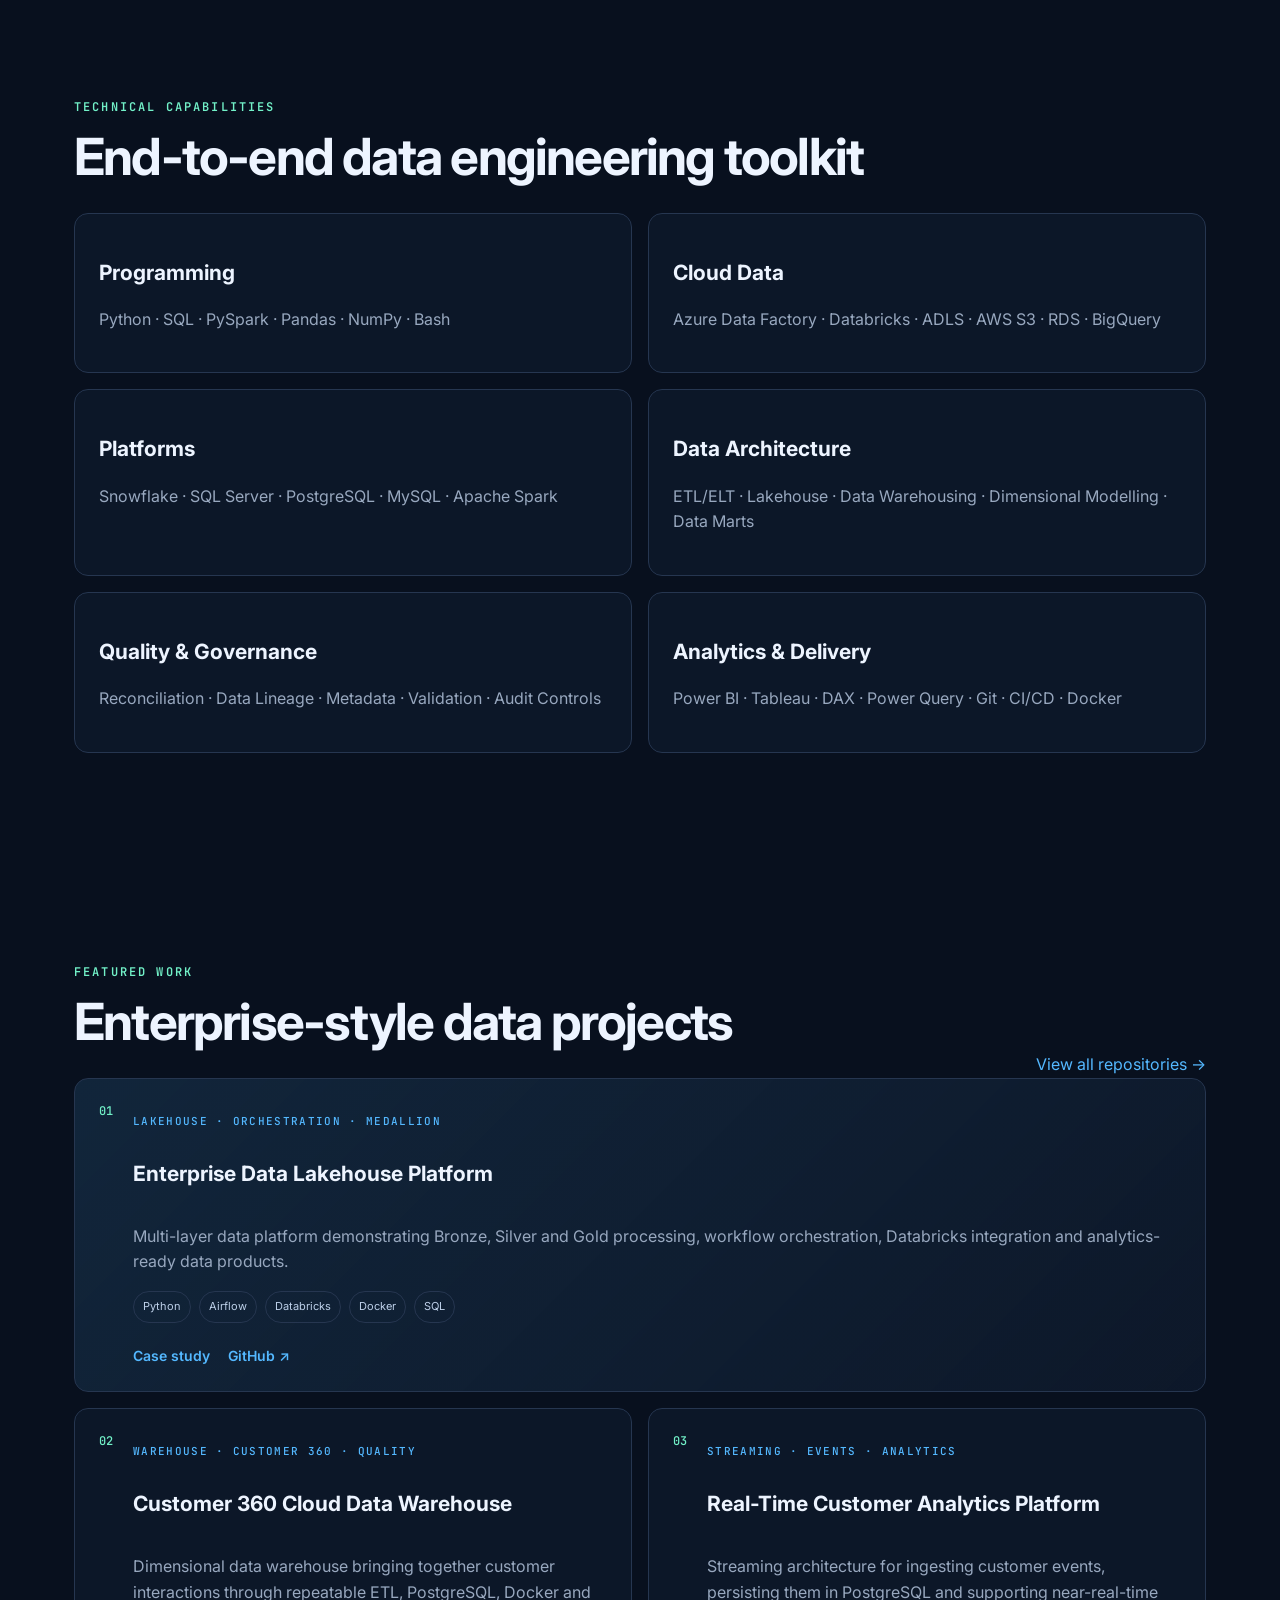
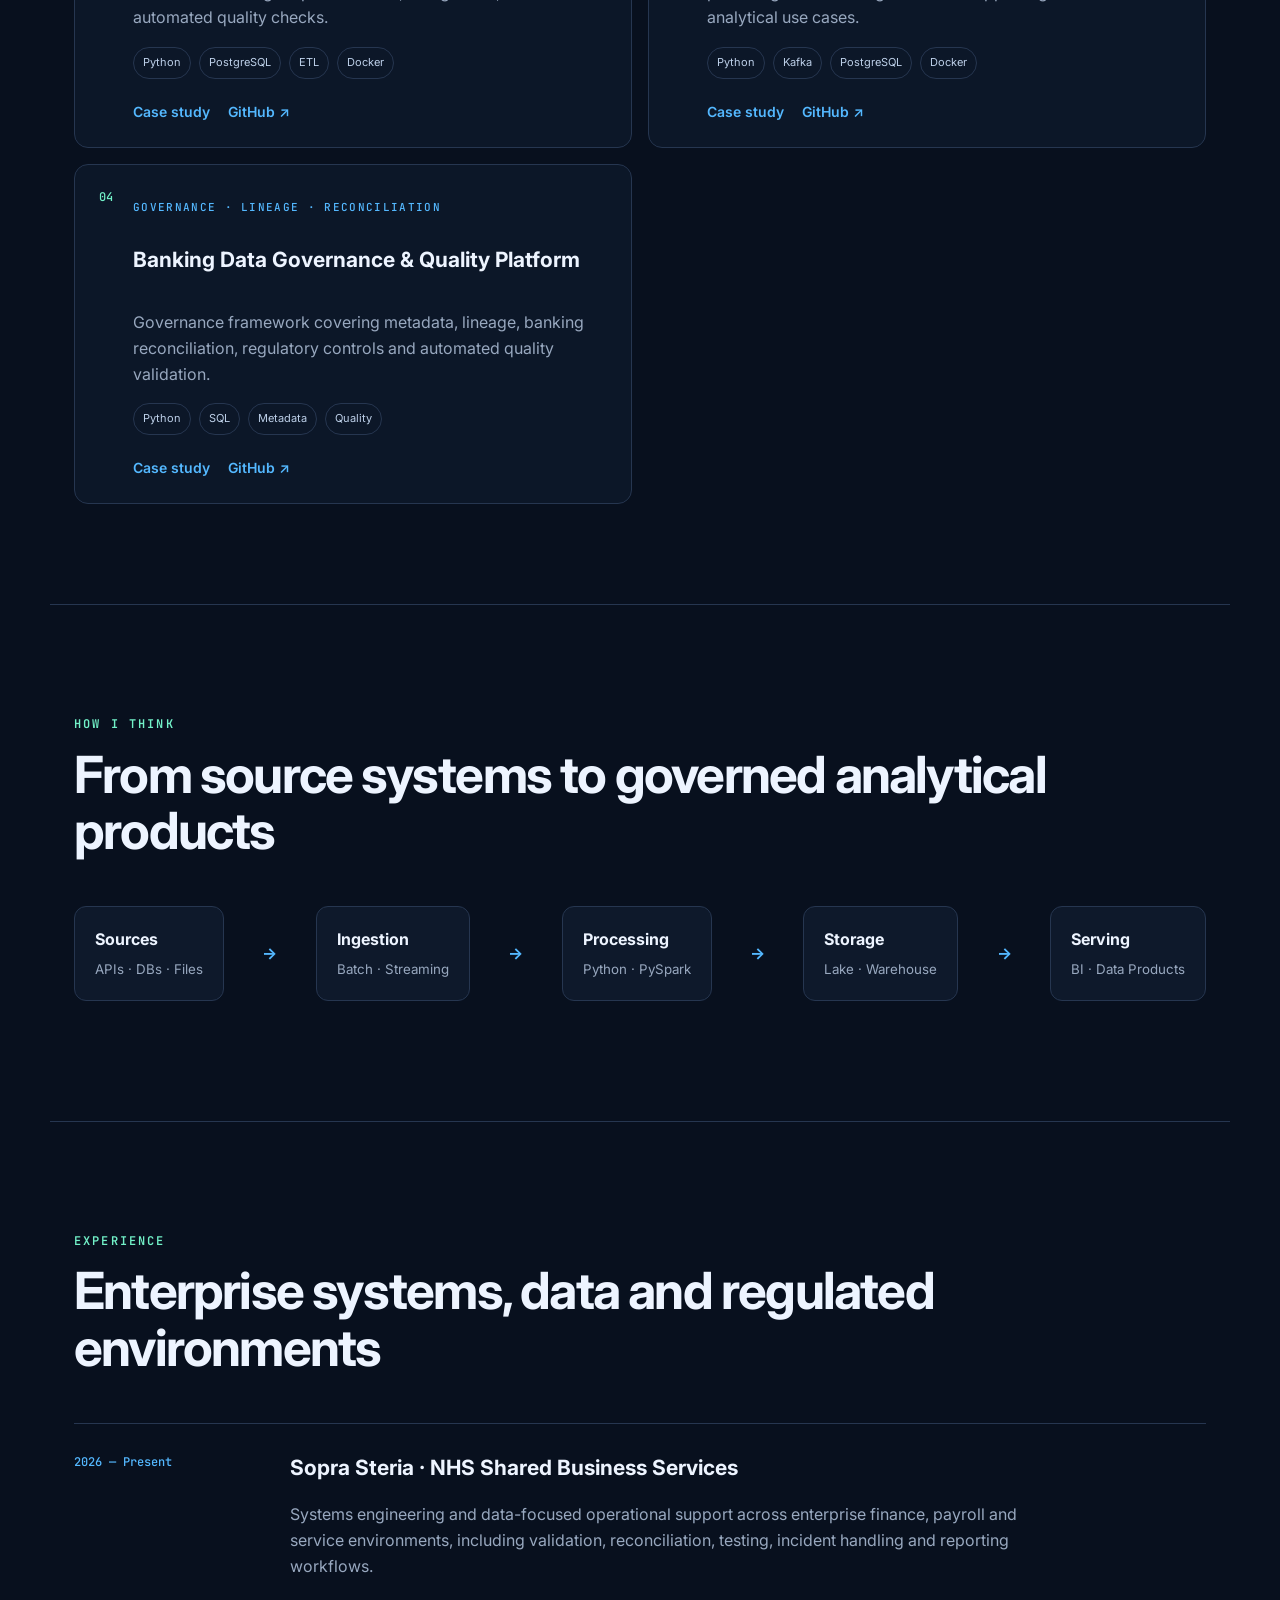
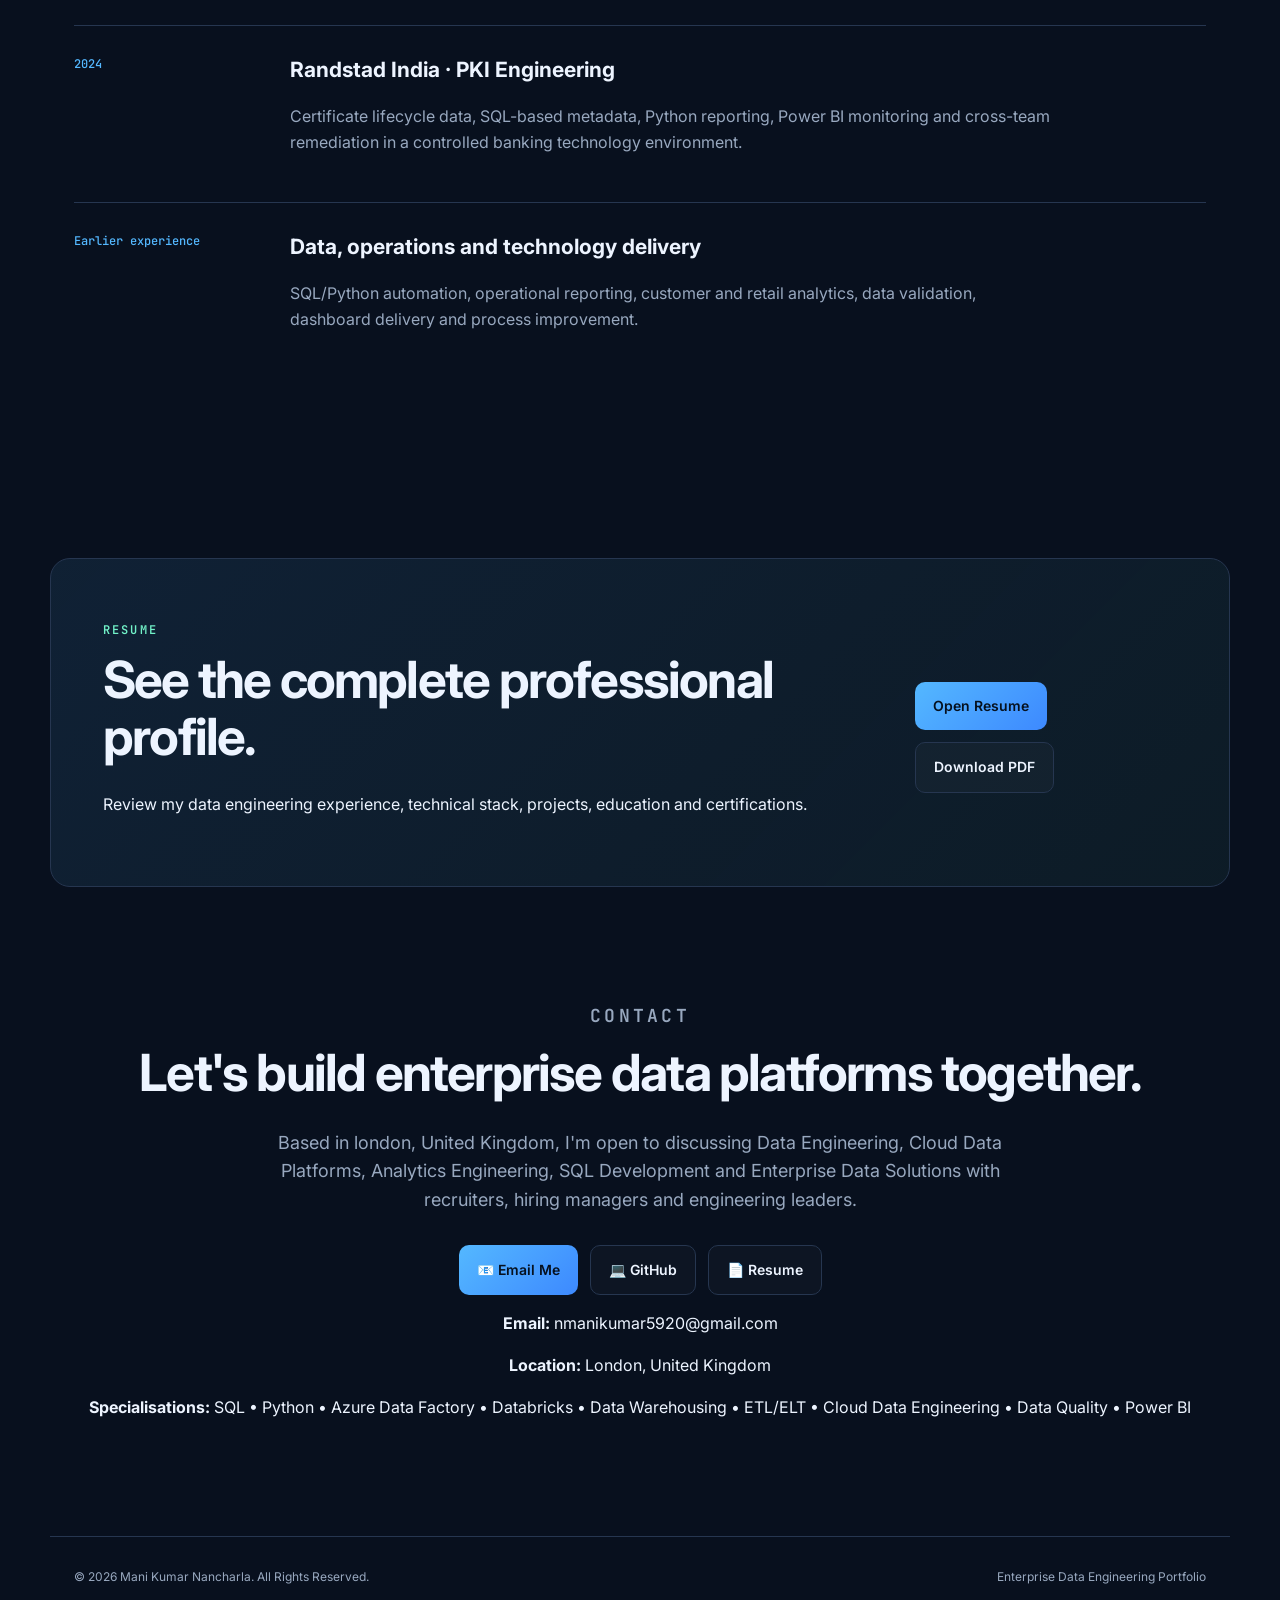
==== commit a5ecab8c: "Updated contact section" ====
--- a/index.html
+++ b/index.html
@@ -114,7 +114,7 @@
   <h2>Let's build enterprise data platforms together.</h2>
 
   <p>
-    Based in Southampton, United Kingdom, I'm open to discussing
+    Based in london, United Kingdom, I'm open to discussing
     Data Engineering, Cloud Data Platforms, Analytics Engineering,
     SQL Development and Enterprise Data Solutions with recruiters,
     hiring managers and engineering leaders.
@@ -135,13 +135,6 @@
     </a>
 
     <a class="button"
-       href="https://www.linkedin.com/in/nancharla"
-       target="_blank"
-       rel="noreferrer">
-       💼 LinkedIn
-    </a>
-
-    <a class="button"
        href="resume/Mani_Kumar_Nancharla_Data_Engineer_Resume.pdf"
        target="_blank">
        📄 Resume
@@ -153,7 +146,7 @@
 
     <p><strong>Email:</strong> nmanikumar5920@gmail.com</p>
 
-    <p><strong>Location:</strong> Southampton, United Kingdom</p>
+    <p><strong>Location:</strong> London, United Kingdom</p>
 
     <p><strong>Specialisations:</strong> SQL • Python • Azure Data Factory • Databricks • Data Warehousing • ETL/ELT • Cloud Data Engineering • Data Quality • Power BI</p>
 
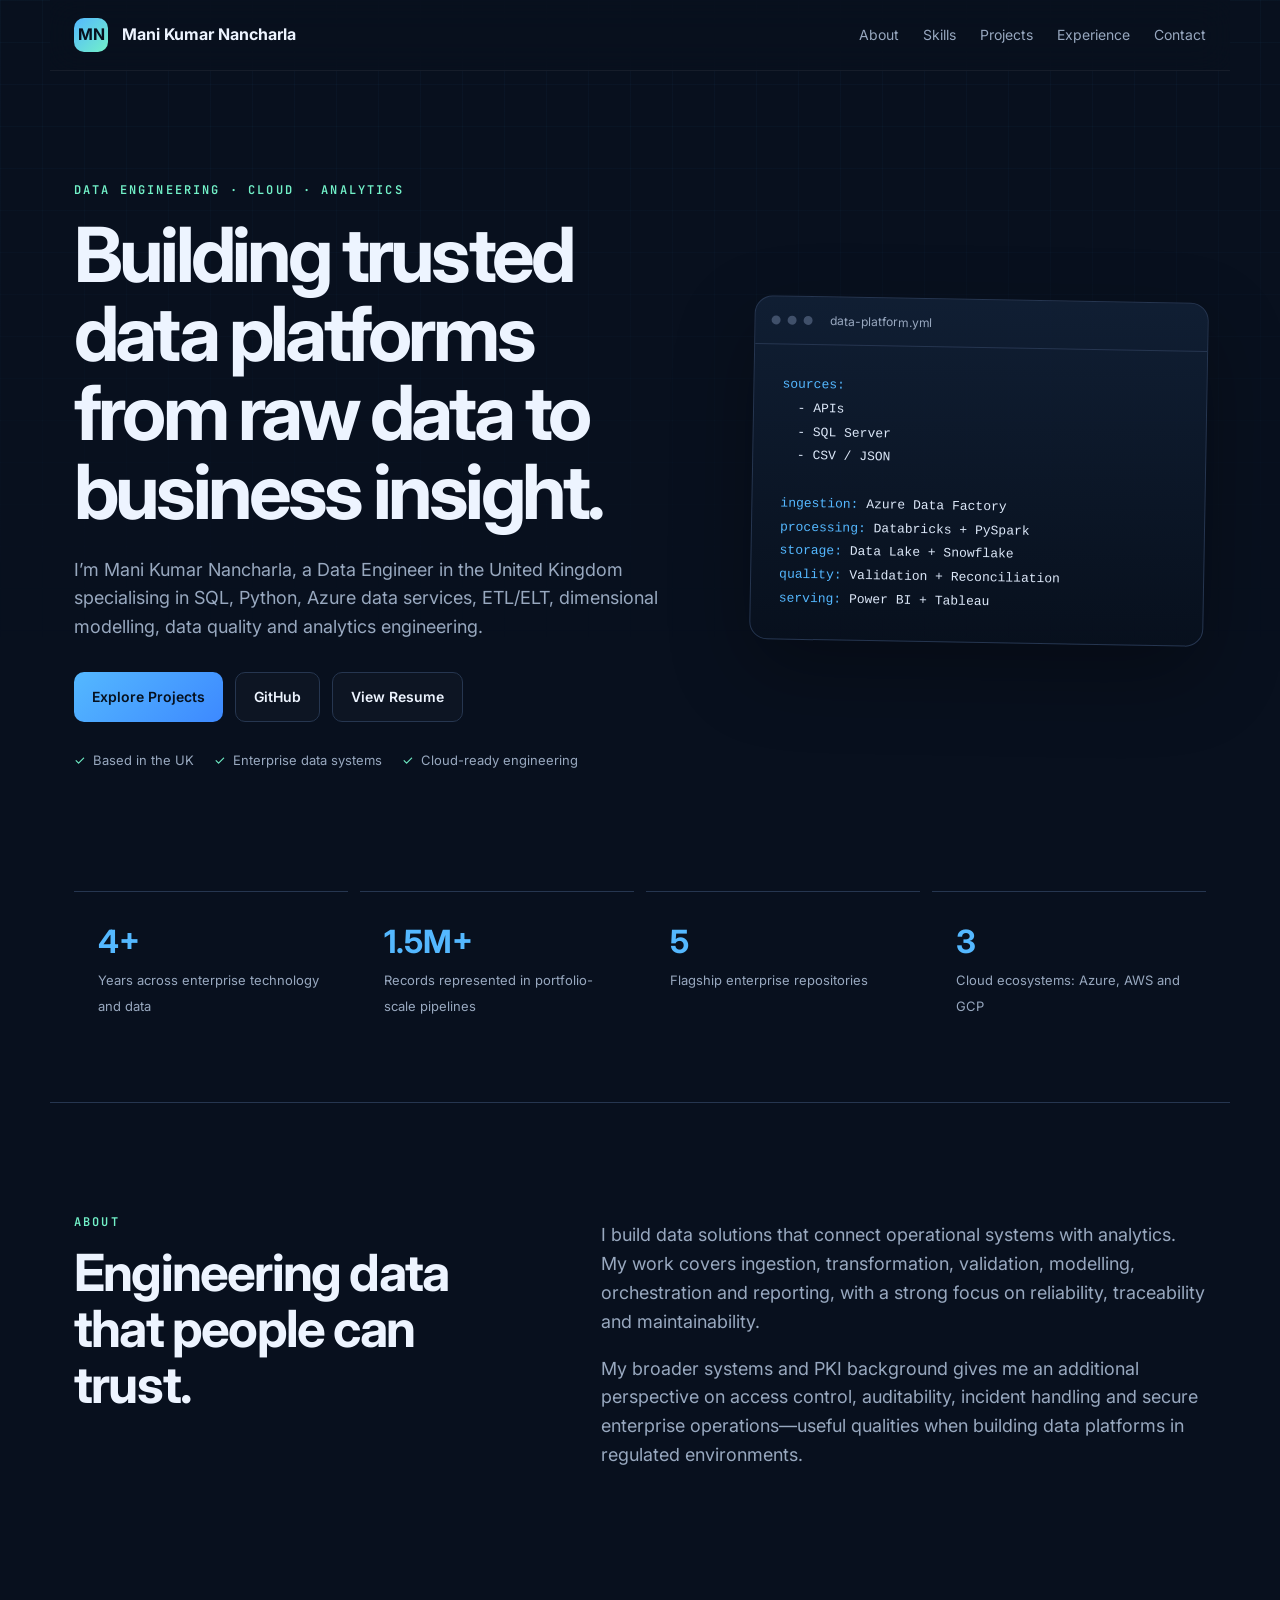
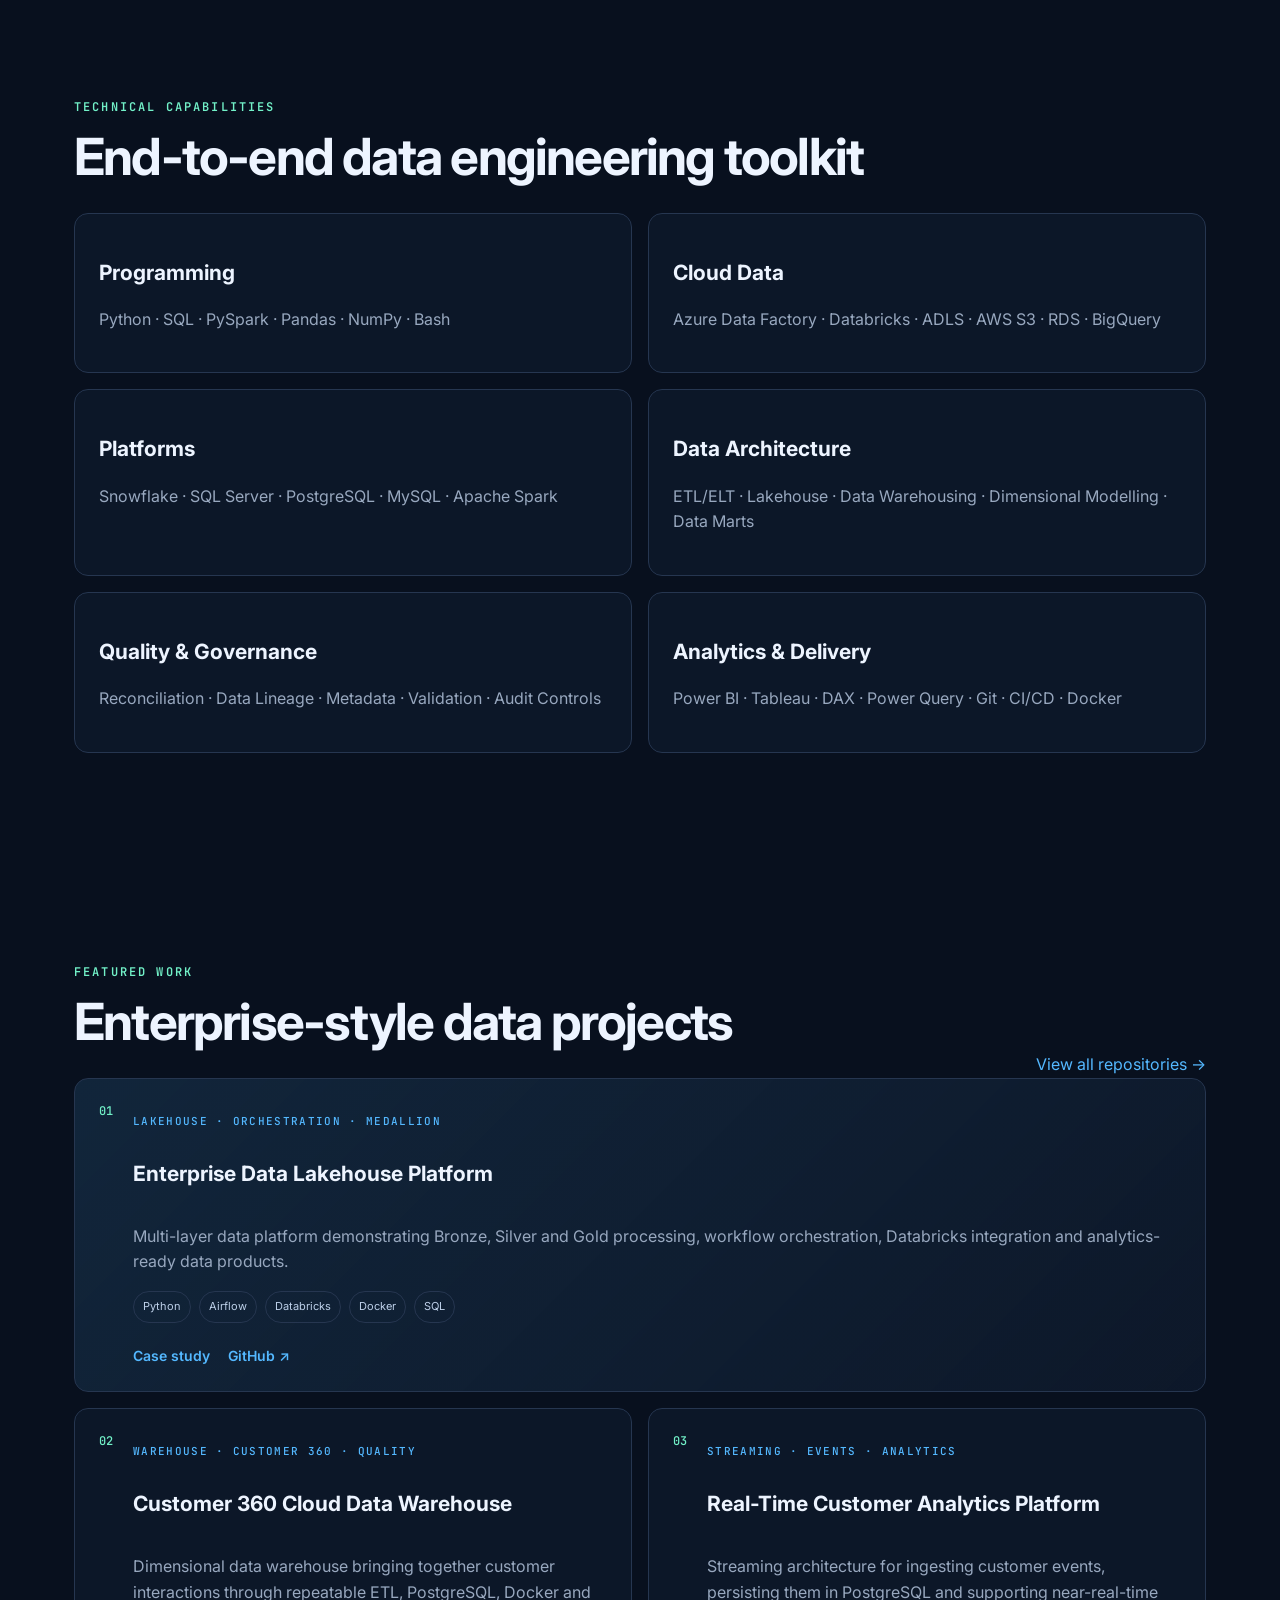
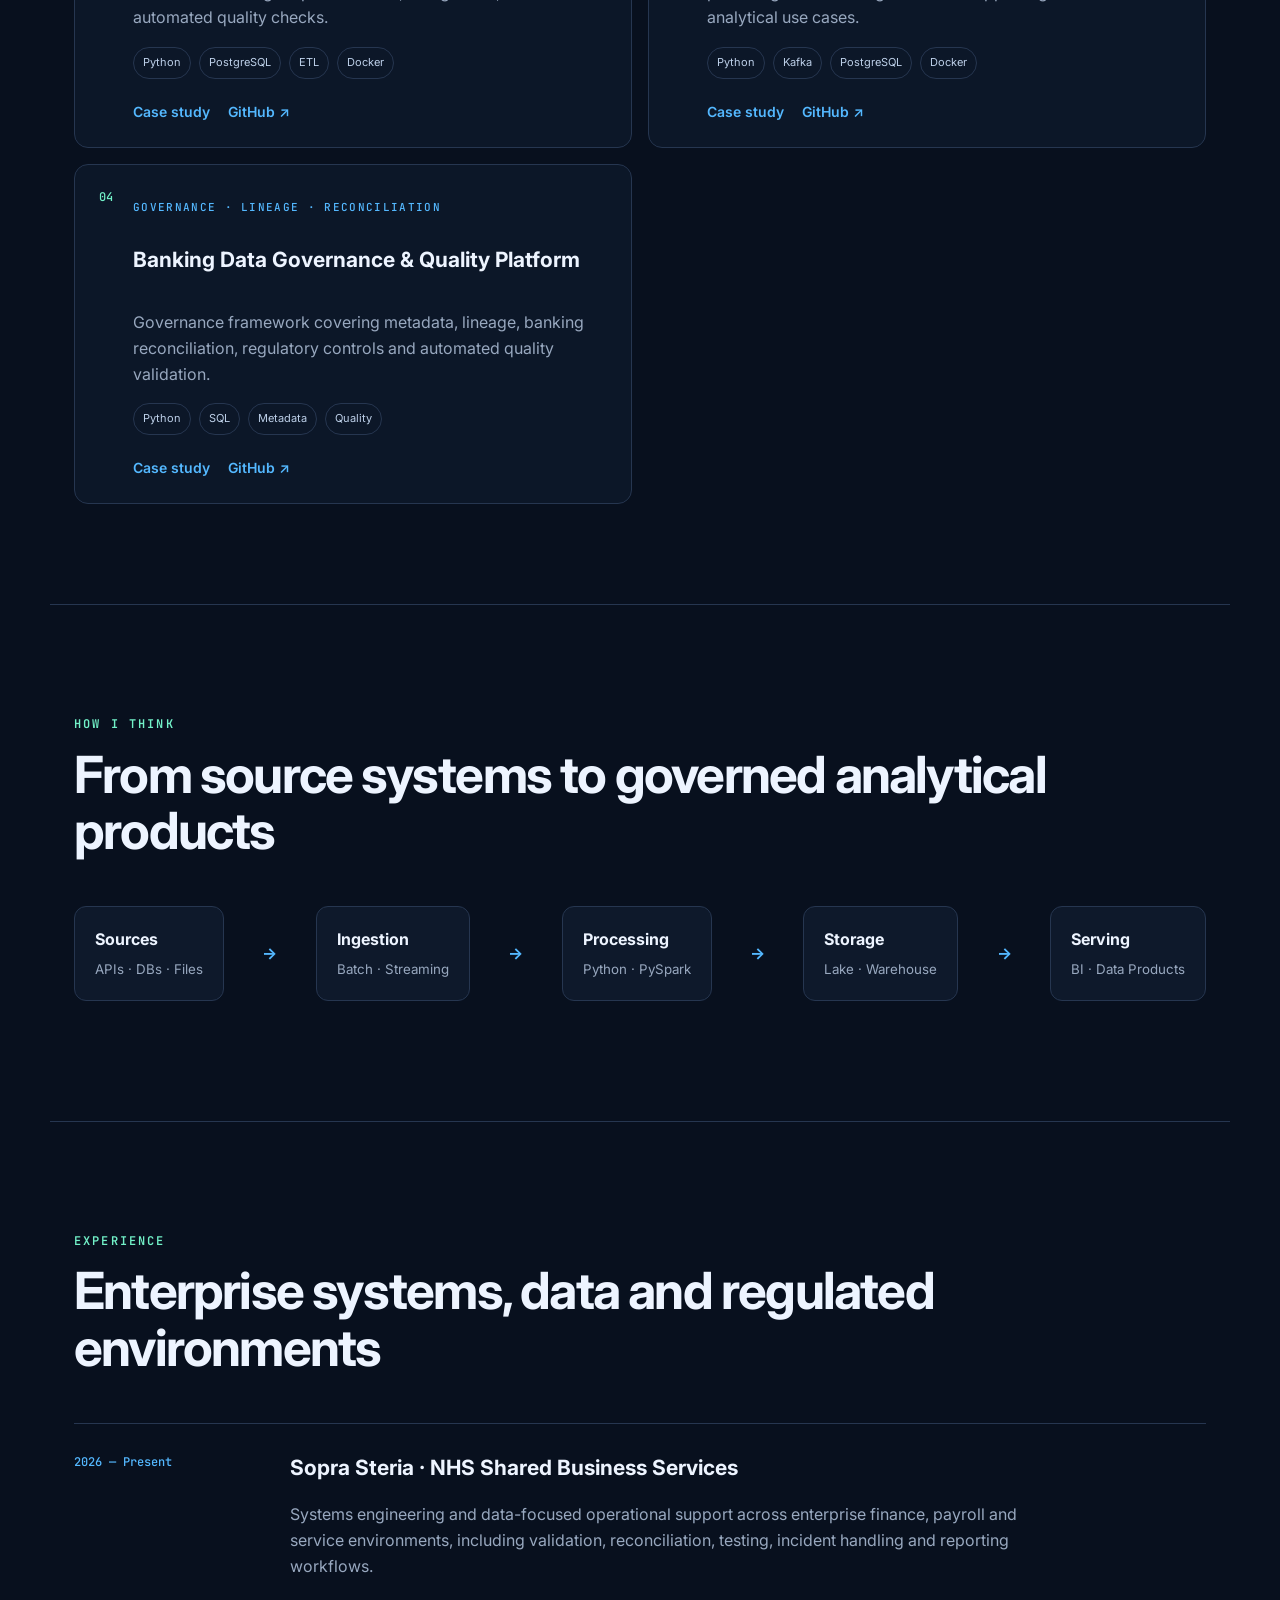
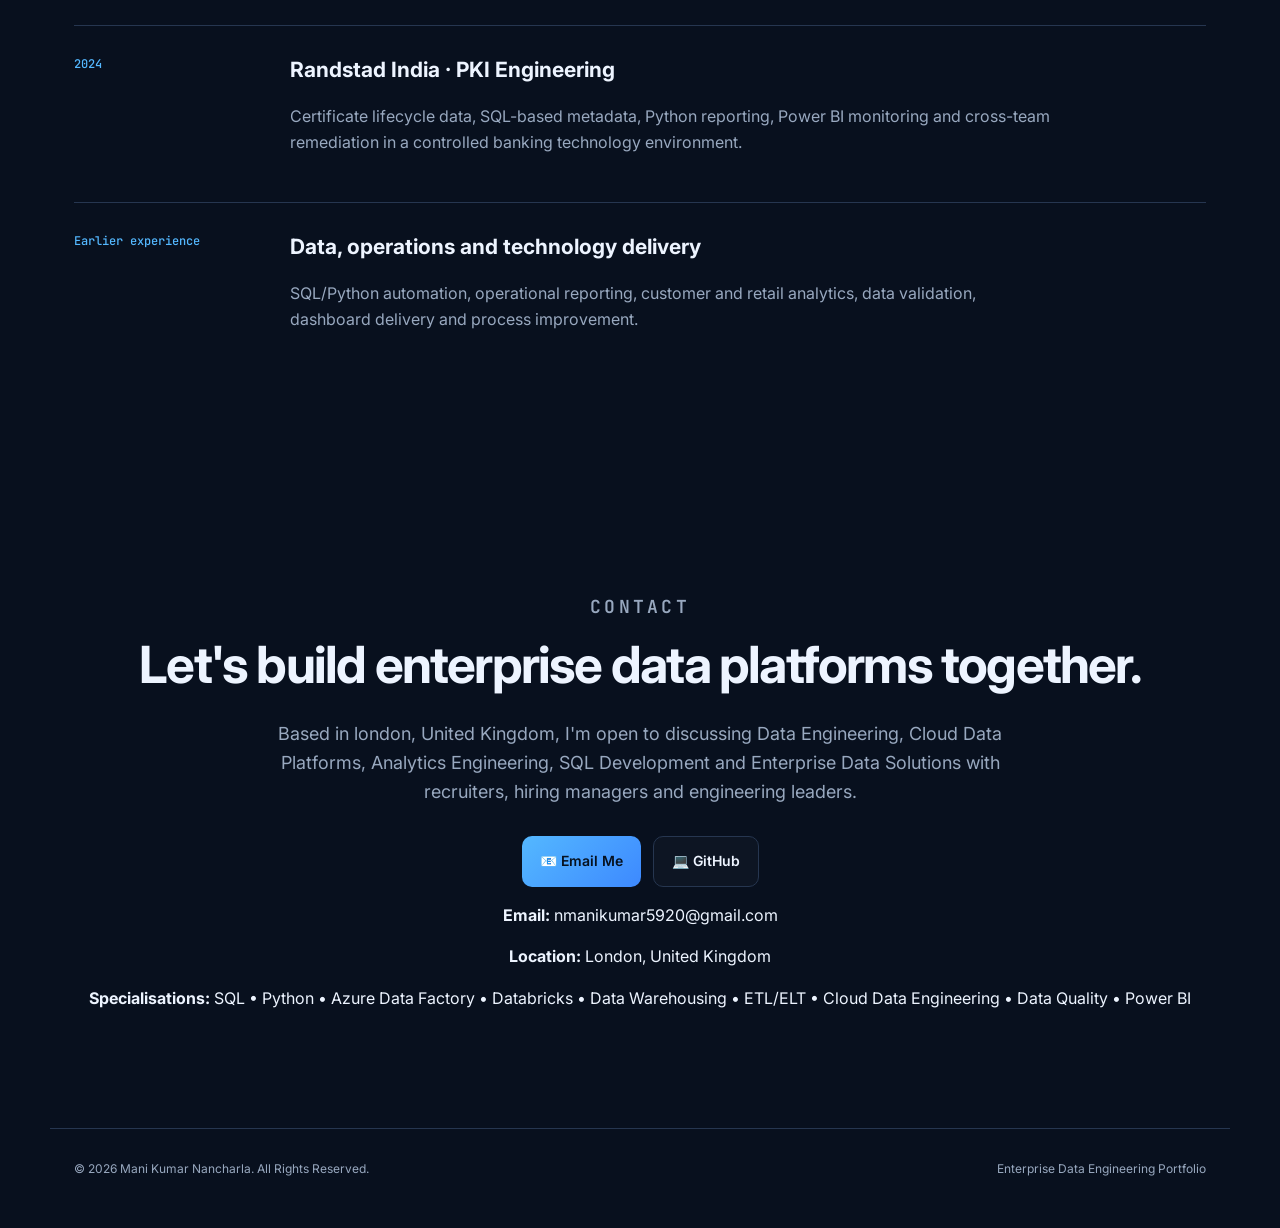
==== commit 82ac58d4: "Remove resume section from index.html Removed resume section and related links from the HTML." ====
--- a/index.html
+++ b/index.html
@@ -105,8 +105,6 @@
       </div>
     </section>
 
-    <section class="section resume-panel"><div><p class="eyebrow">RESUME</p><h2>See the complete professional profile.</h2><p>Review my data engineering experience, technical stack, projects, education and certifications.</p></div><div class="cta-row"><a class="button primary" href="resume/Mani_Kumar_Nancharla_Data_Engineer_Resume.pdf" target="_blank">Open Resume</a><a class="button" href="resume/Mani_Kumar_Nancharla_Data_Engineer_Resume.pdf" download>Download PDF</a></div></section>
-
     <section id="contact" class="section contact-section">
 
   <p class="eyebrow">CONTACT</p>
@@ -132,12 +130,6 @@
        target="_blank"
        rel="noreferrer">
        💻 GitHub
-    </a>
-
-    <a class="button"
-       href="resume/Mani_Kumar_Nancharla_Data_Engineer_Resume.pdf"
-       target="_blank">
-       📄 Resume
     </a>
 
   </div>
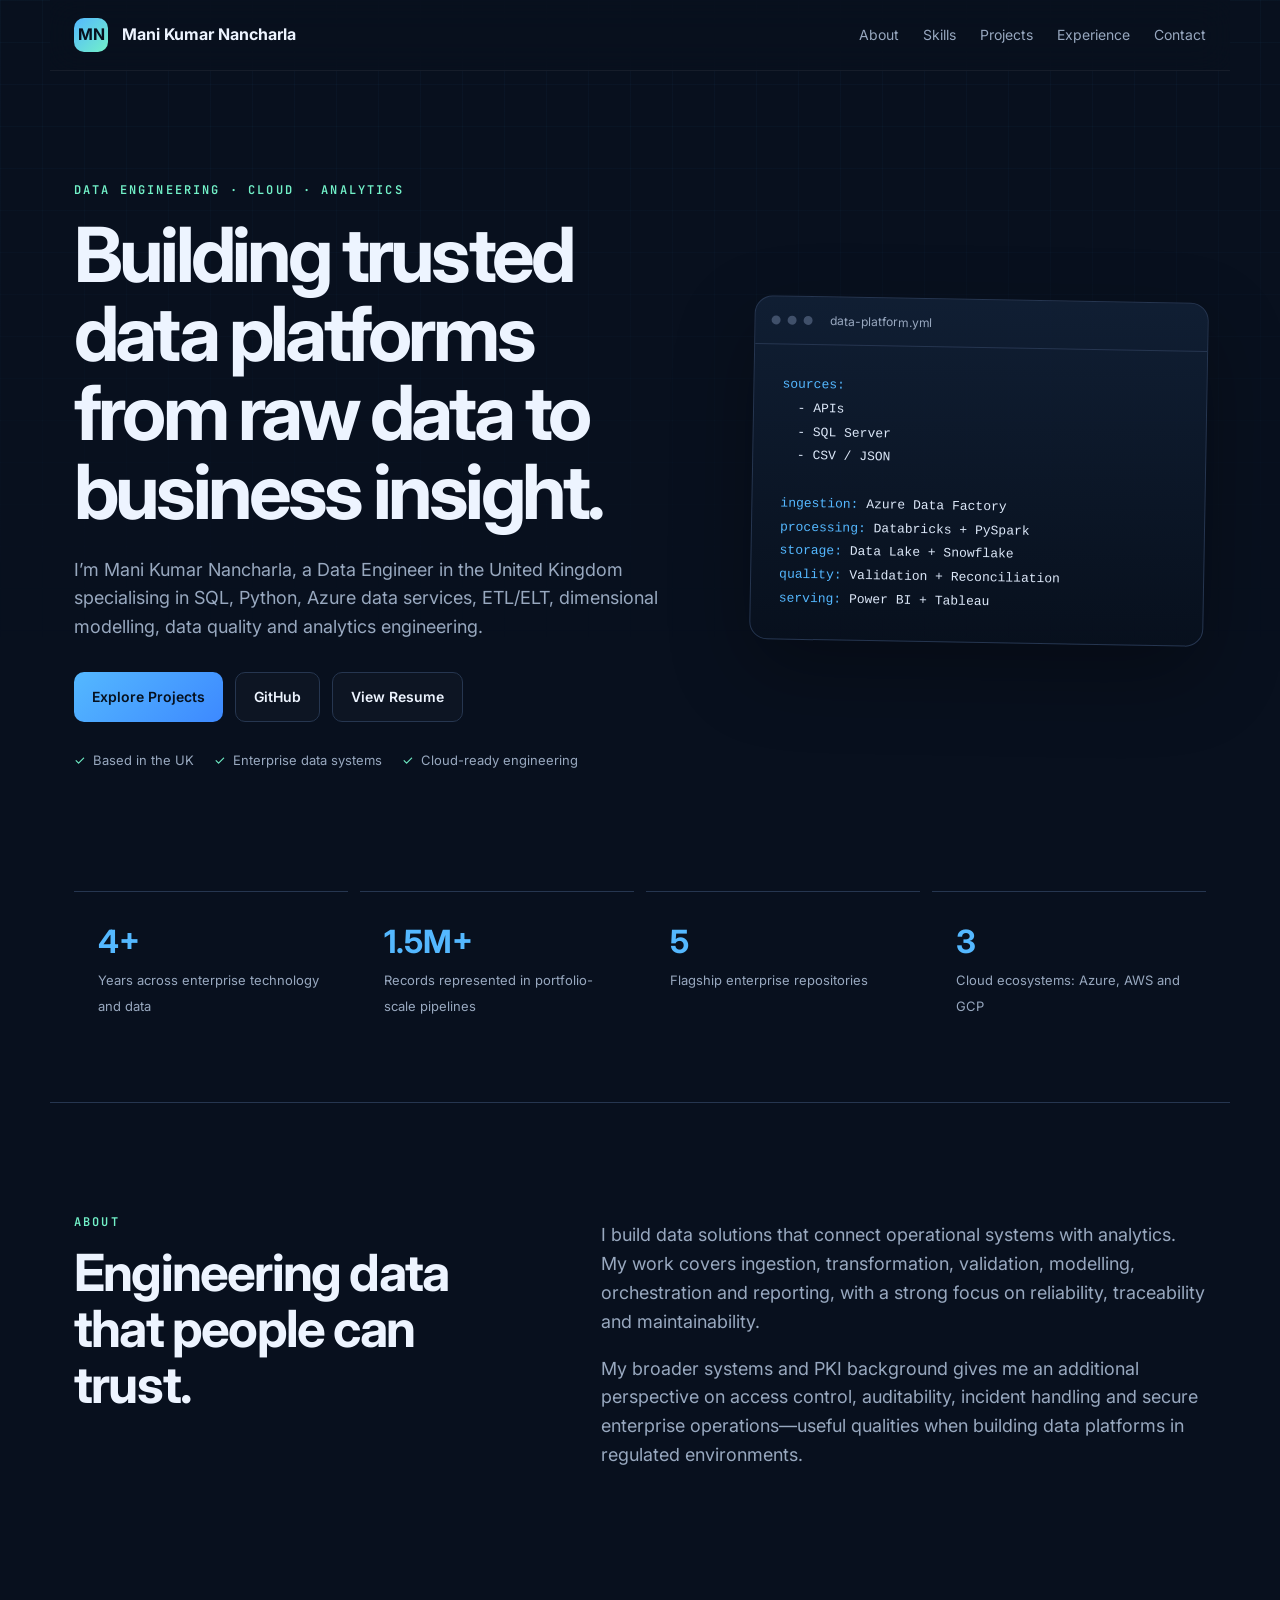
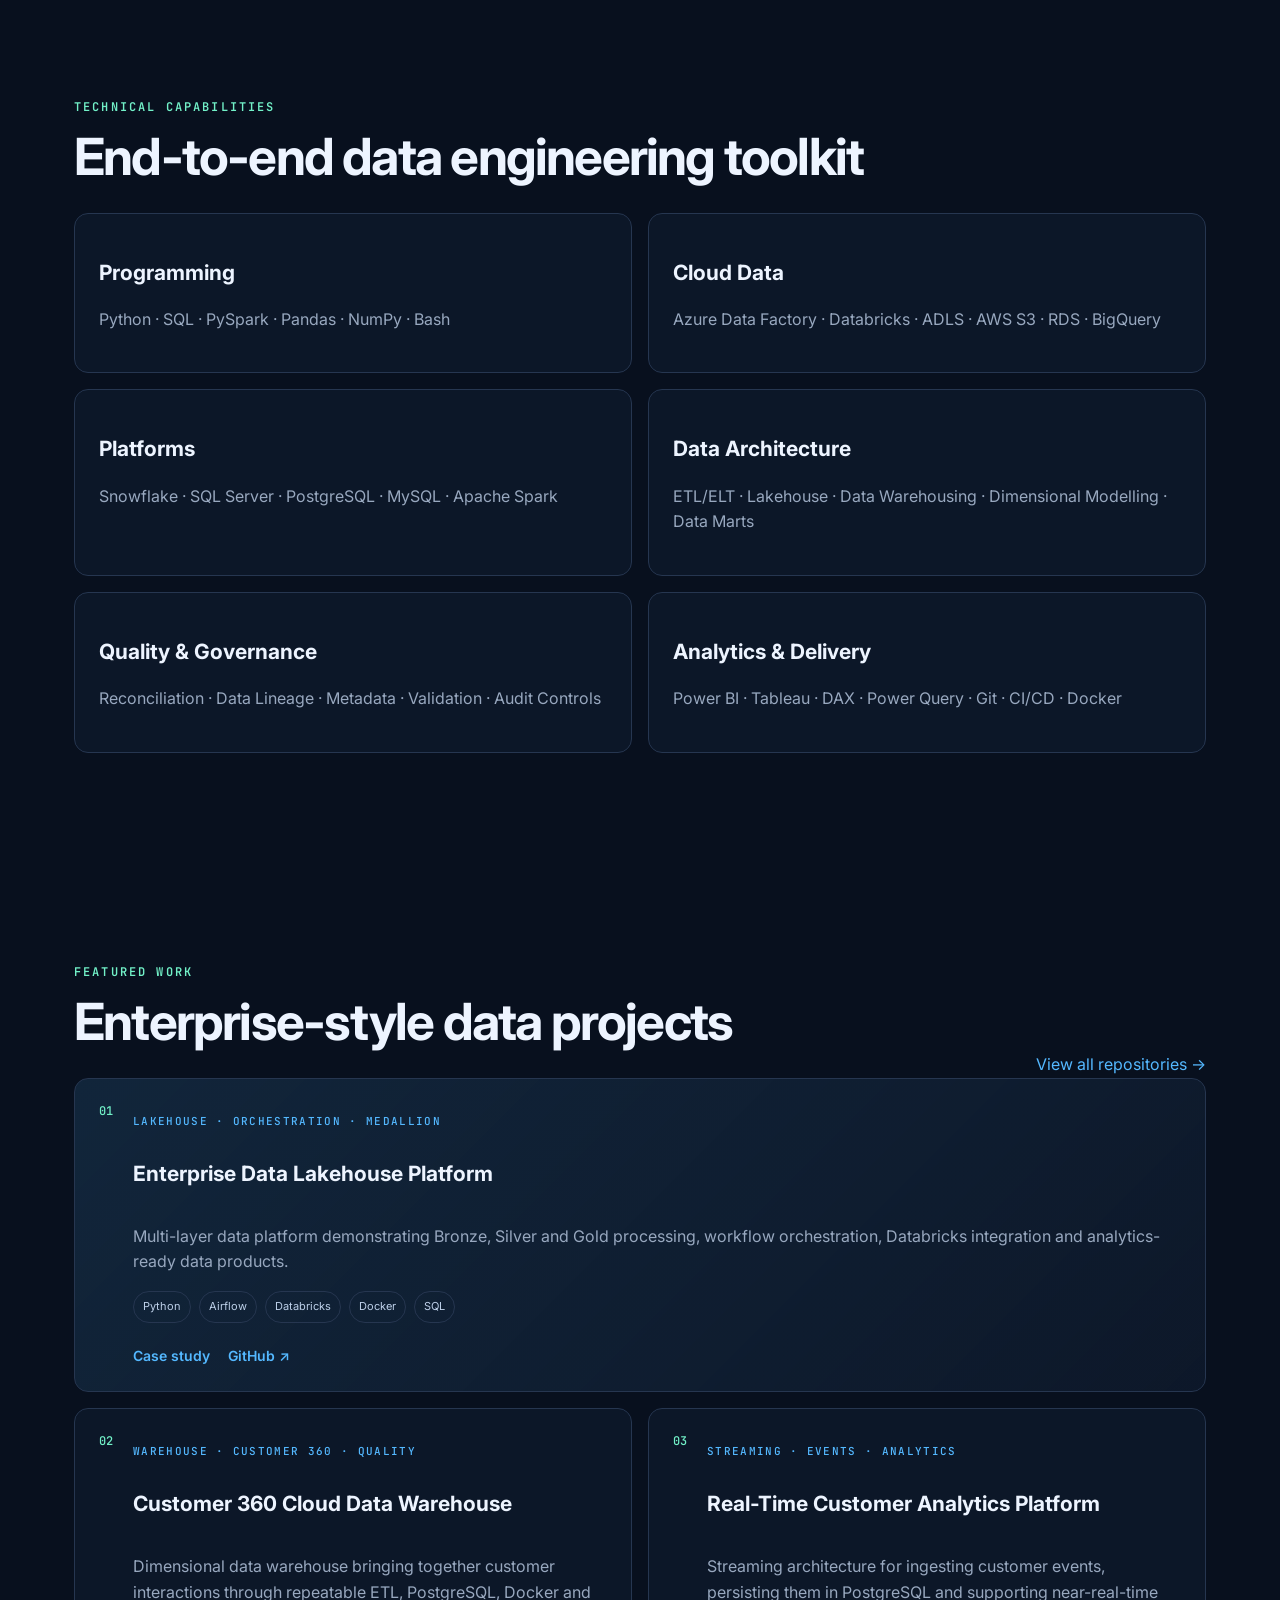
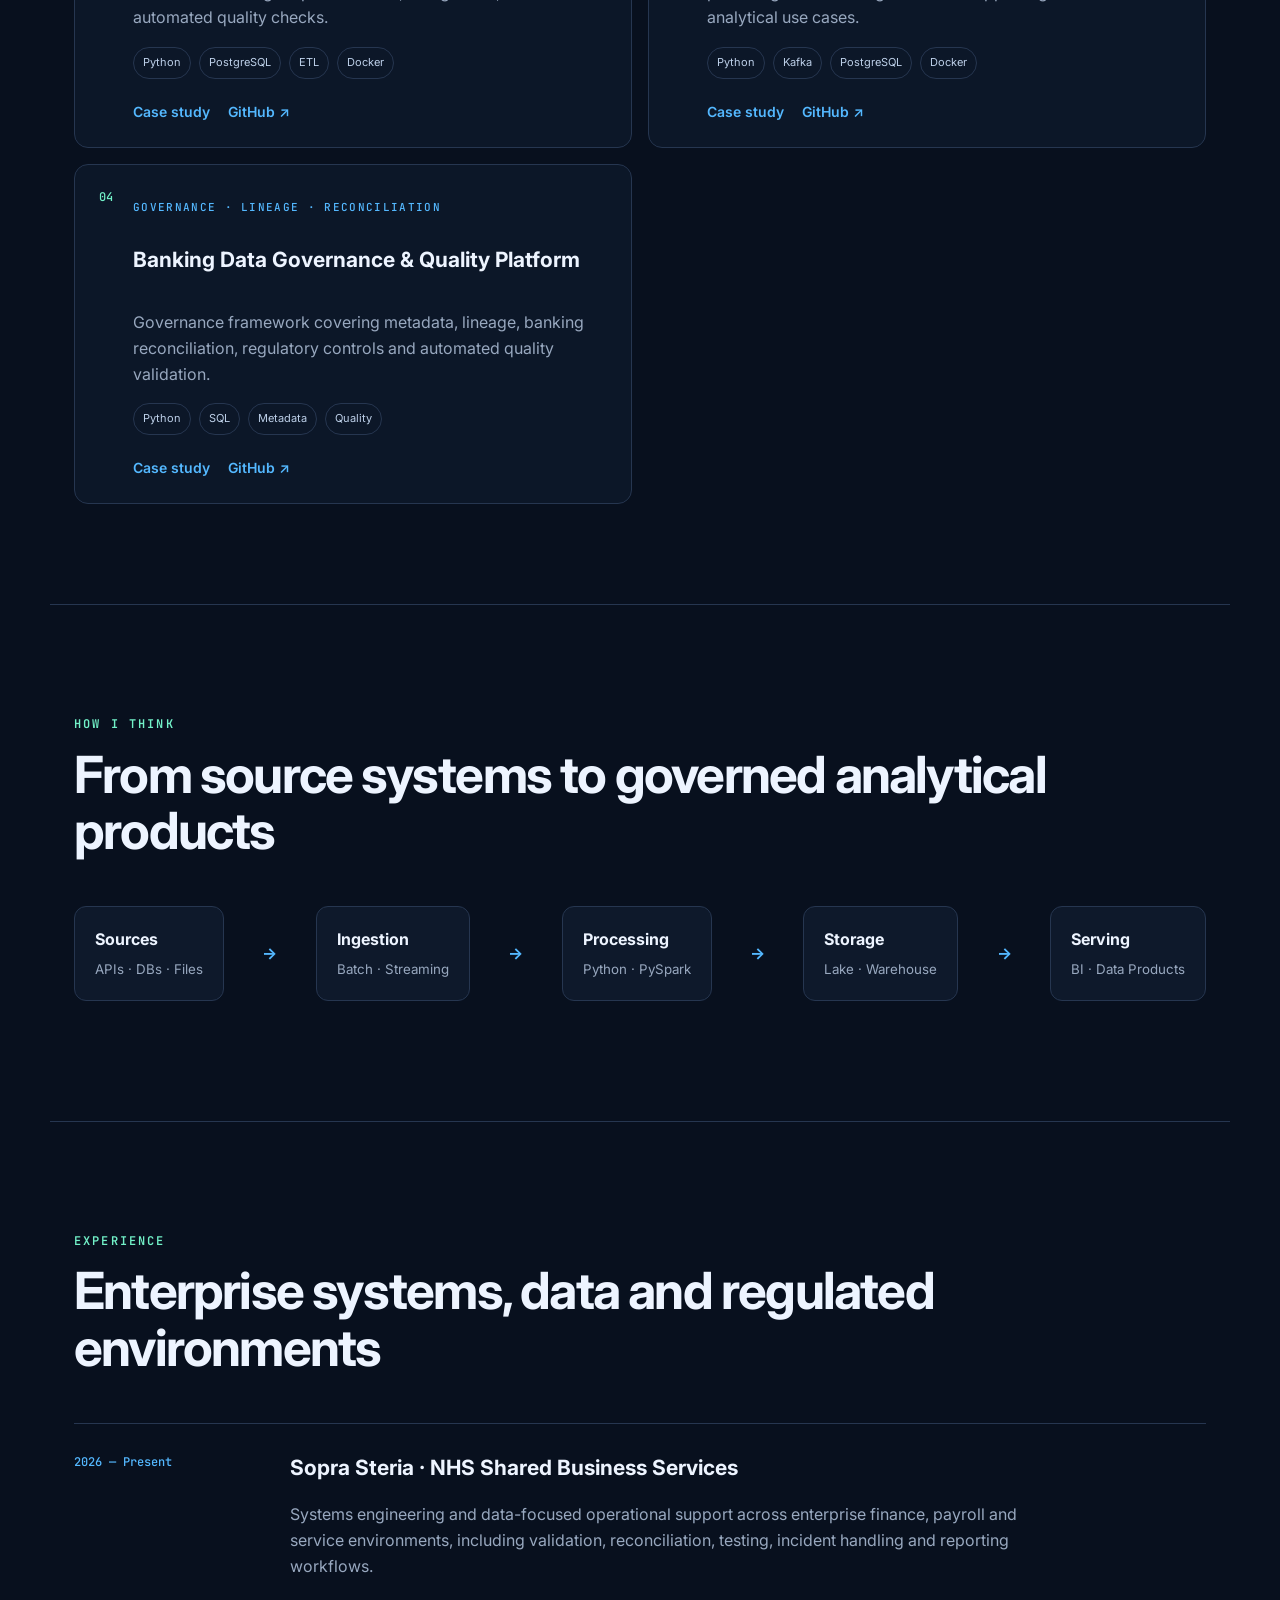
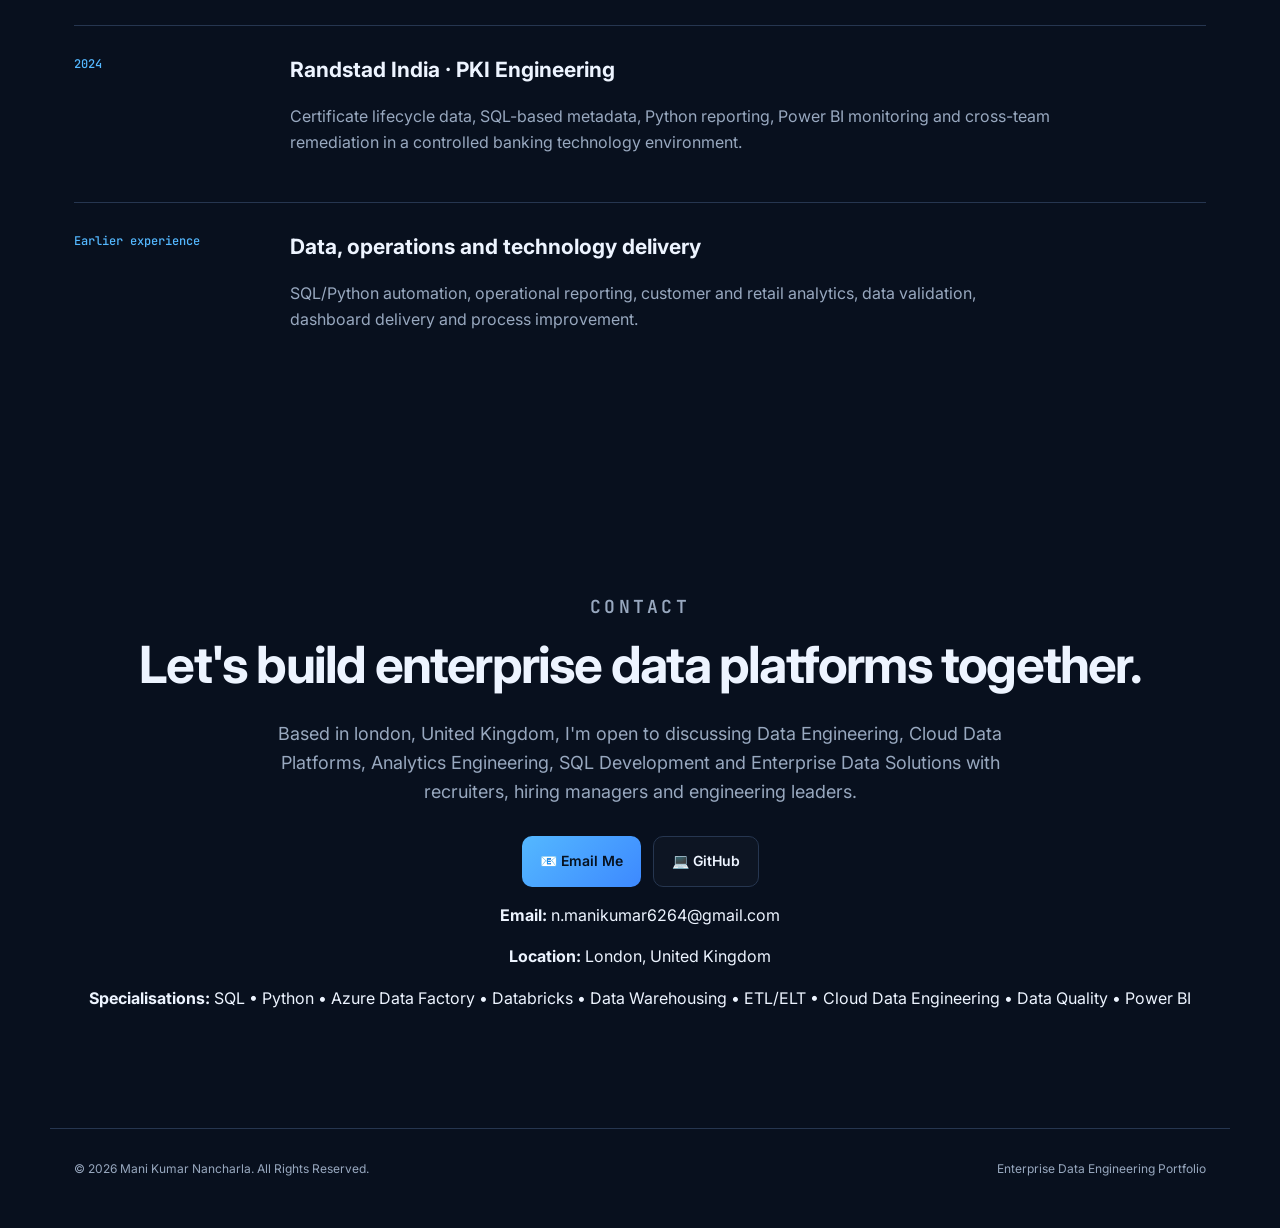
==== commit bc2e41f5: "Update portfolio contact email" ====
--- a/index.html
+++ b/index.html
@@ -121,7 +121,7 @@
   <div class="cta-row">
 
     <a class="button primary"
-       href="mailto:nmanikumar5920@gmail.com">
+       href="mailto:n.manikumar6264@gmail.com">
        📧 Email Me
     </a>
 
@@ -136,7 +136,7 @@
 
   <div class="contact-details">
 
-    <p><strong>Email:</strong> nmanikumar5920@gmail.com</p>
+    <p><strong>Email:</strong> n.manikumar6264@gmail.com</p>
 
     <p><strong>Location:</strong> London, United Kingdom</p>
 
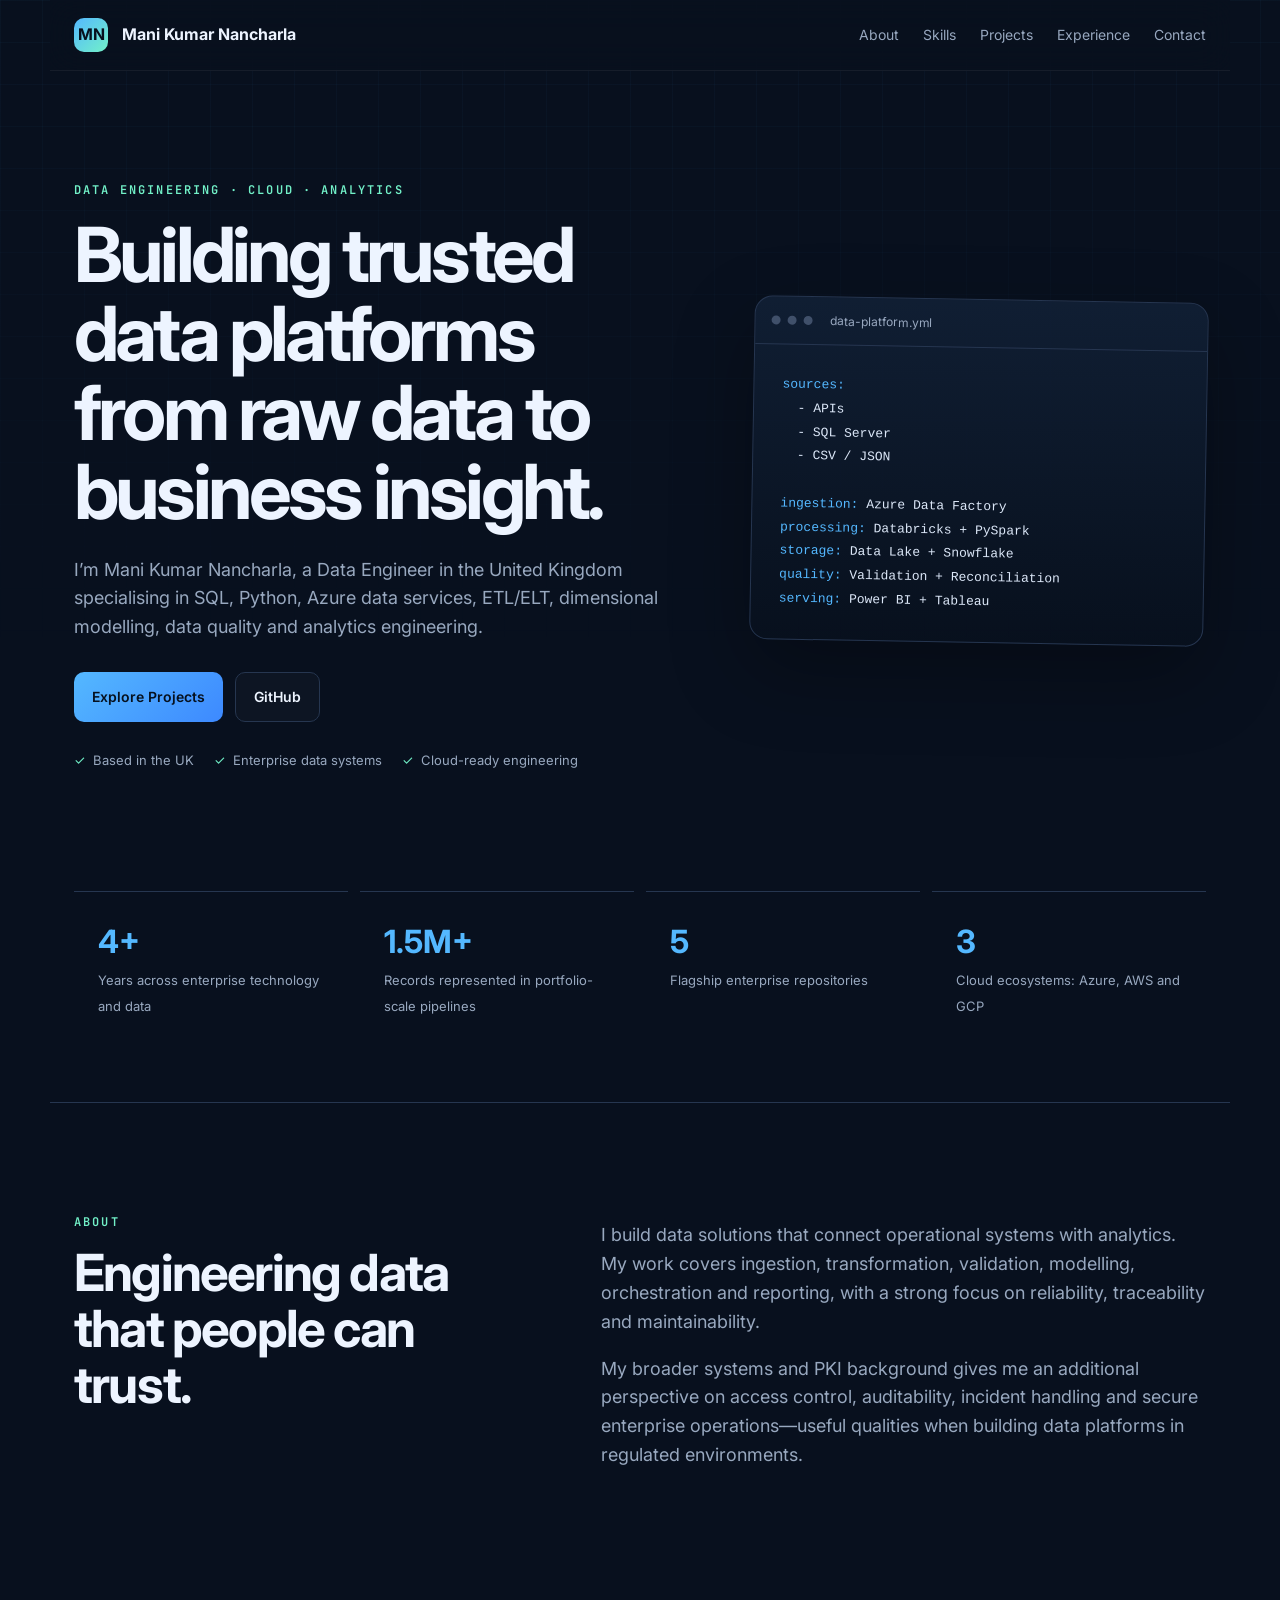
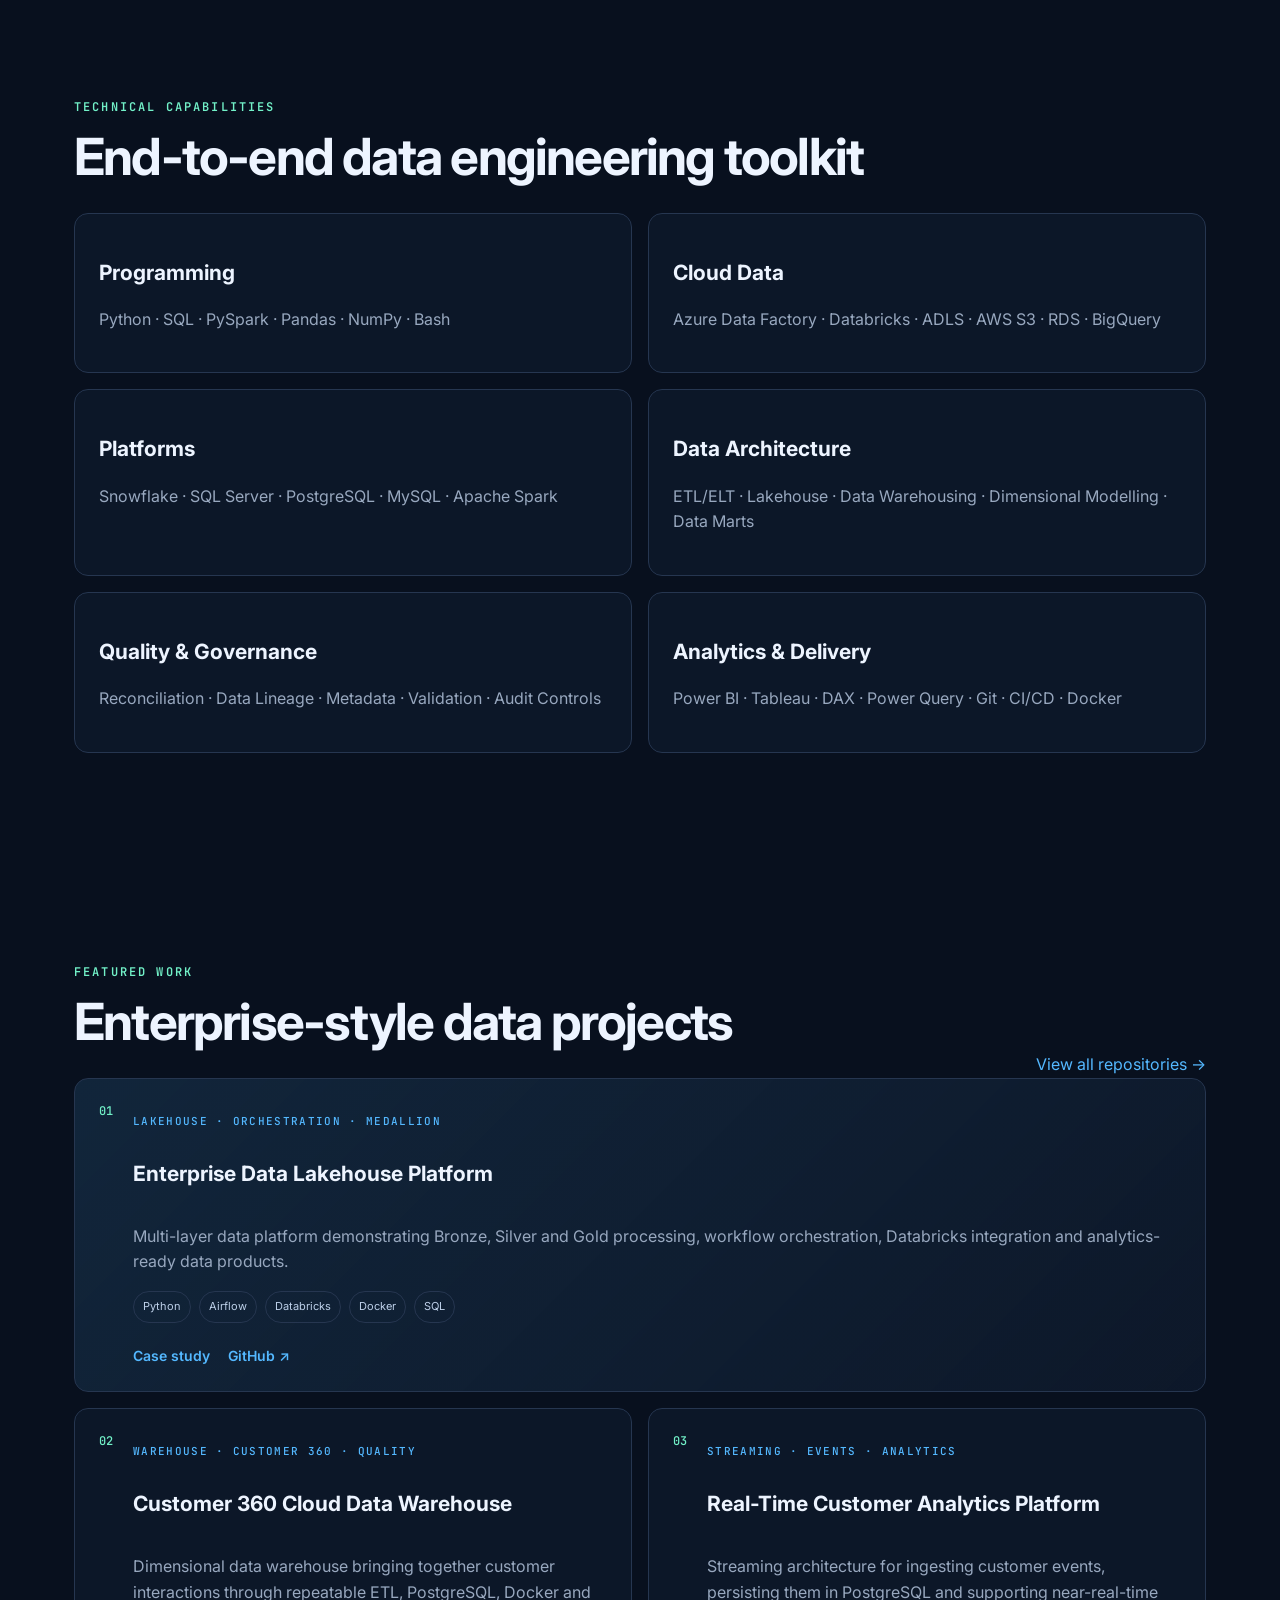
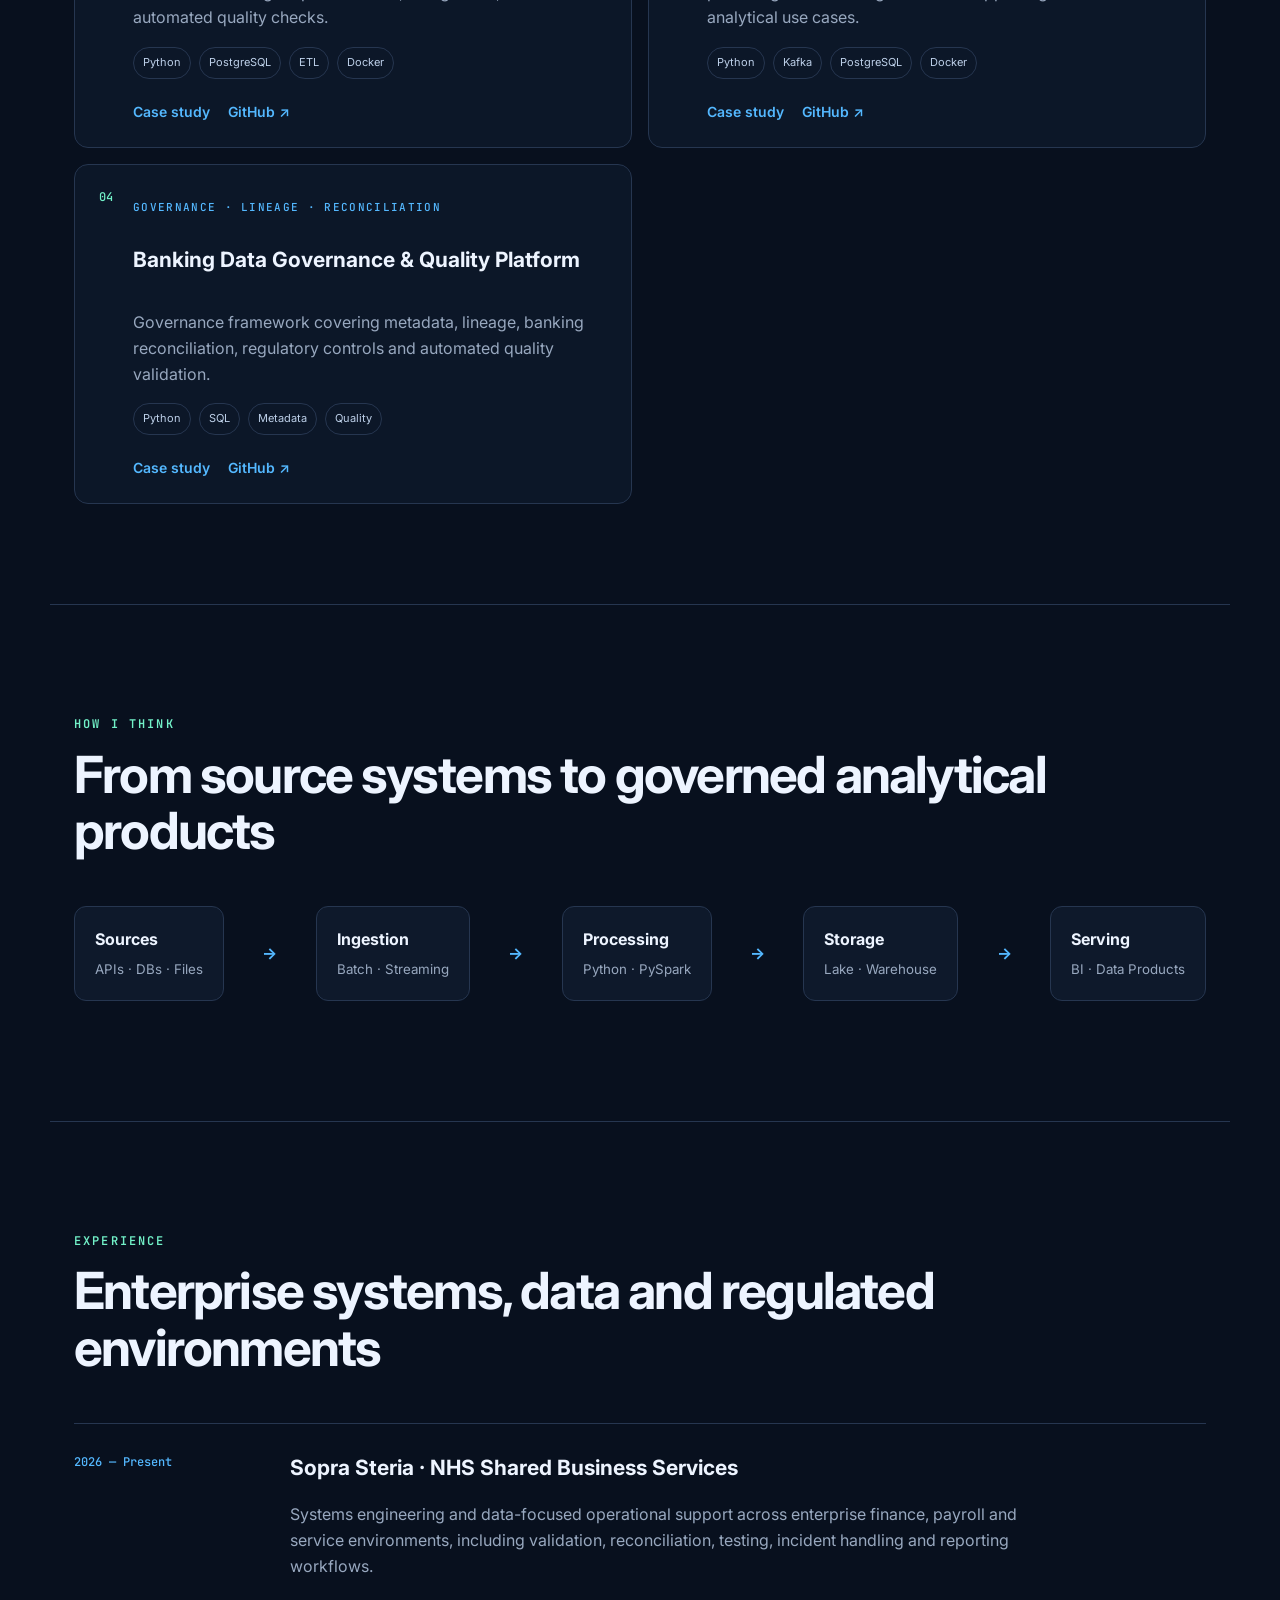
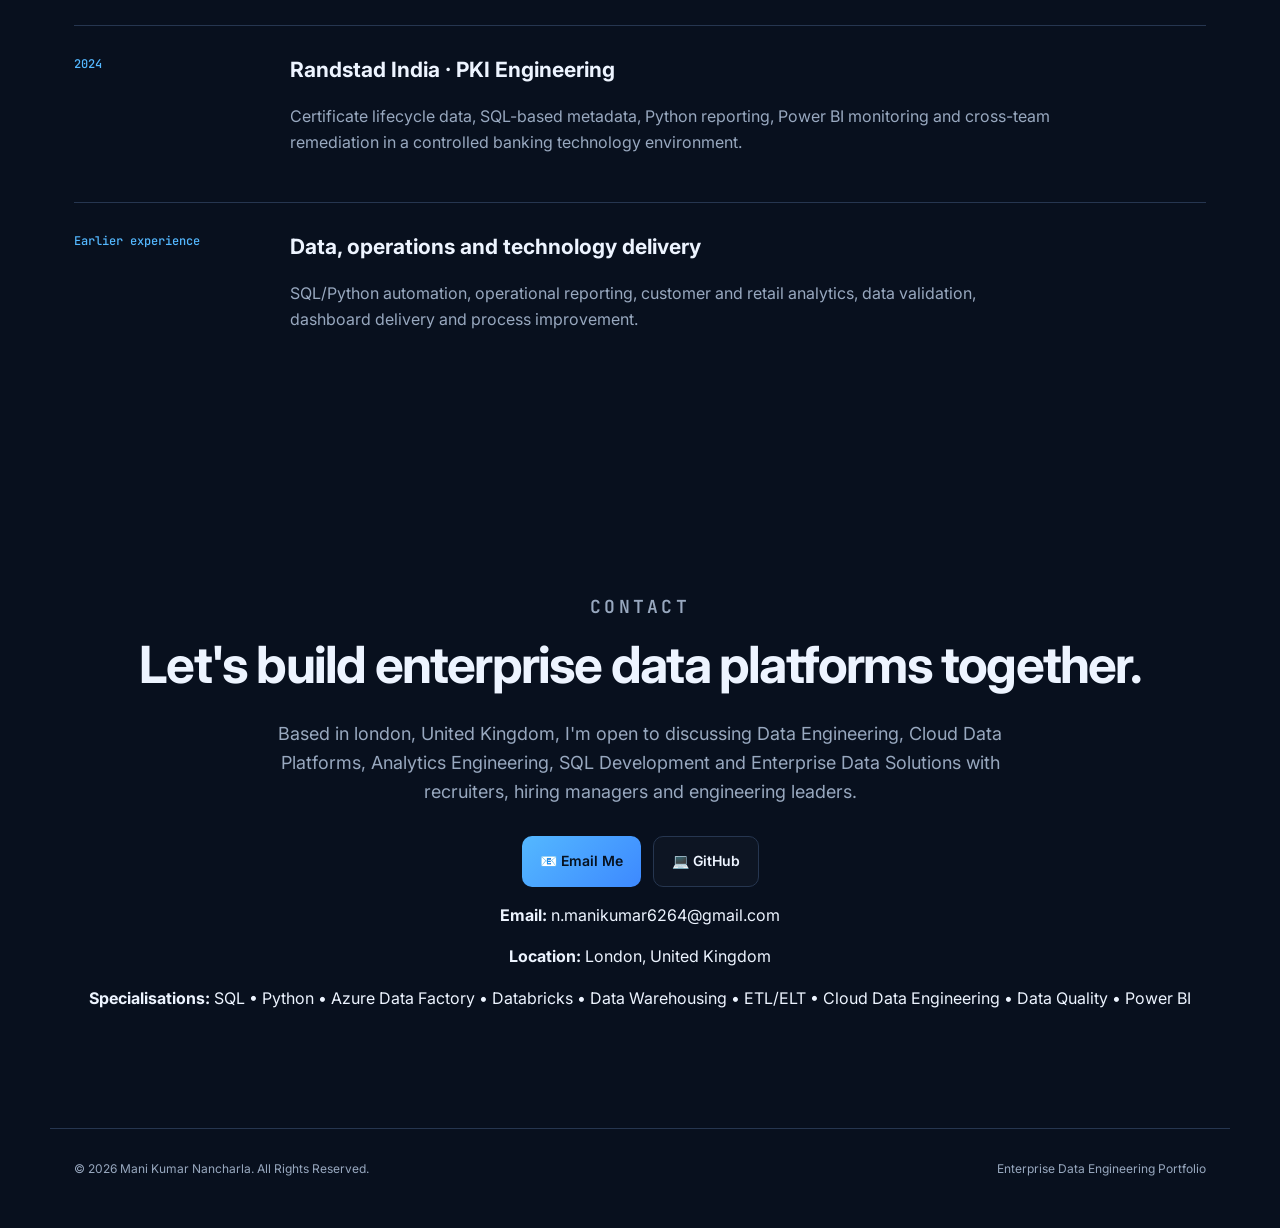
==== commit e76bbded: "Remove 'View Resume' button from index.html Removed the 'View Resume' button from the CTA section." ====
--- a/index.html
+++ b/index.html
@@ -34,7 +34,6 @@
         <div class="cta-row">
           <a class="button primary" href="#projects">Explore Projects</a>
           <a class="button" href="https://github.com/Mani5920" target="_blank" rel="noreferrer">GitHub</a>
-          <a class="button" href="resume/Mani_Kumar_Nancharla_Data_Engineer_Resume.pdf" target="_blank">View Resume</a>
         </div>
         <div class="trust-row">
           <span>Based in the UK</span><span>Enterprise data systems</span><span>Cloud-ready engineering</span>
